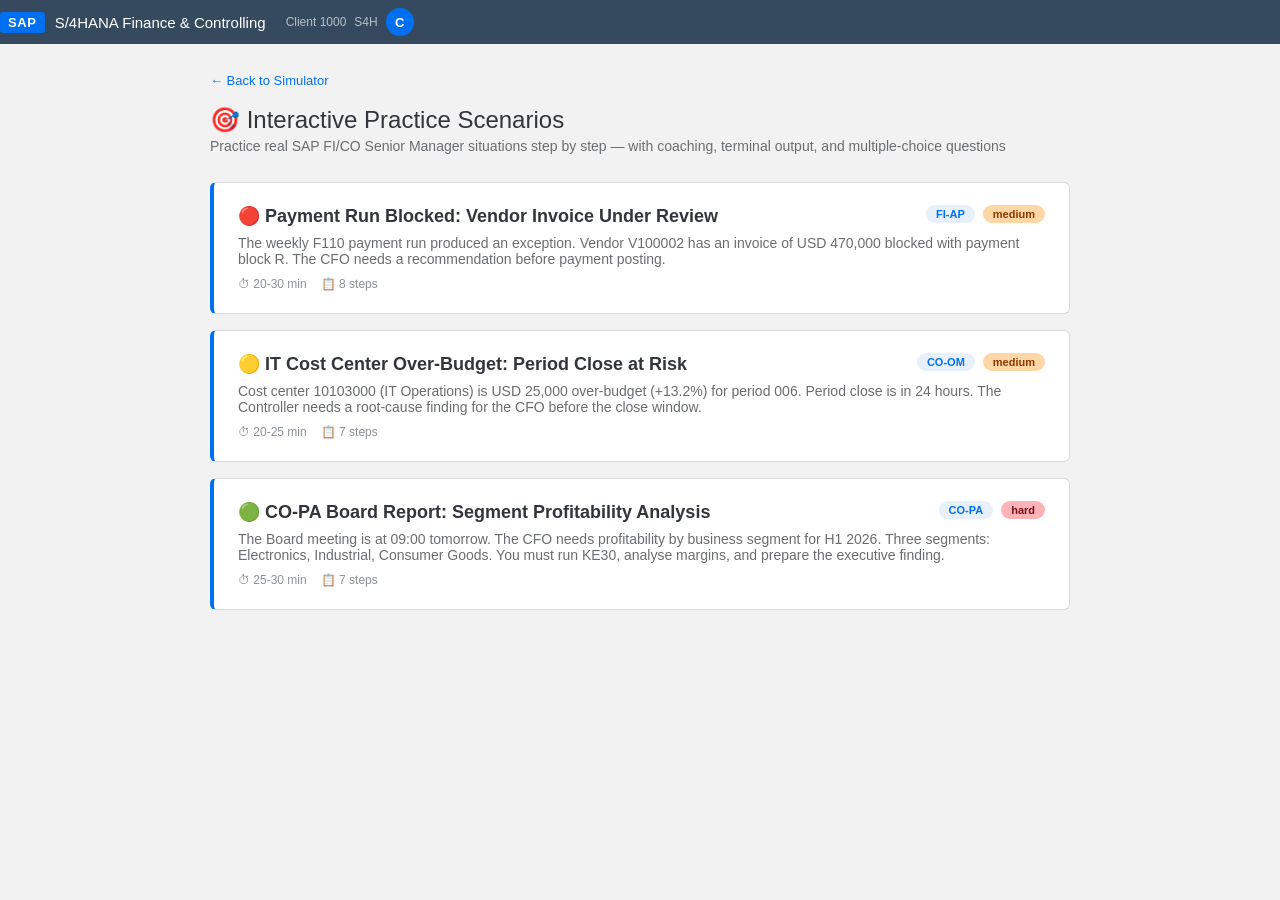
==== frontend/pages/scenarios.html @ 7cc78877 "feat: initial commit — SAP Fiori interface + FI/CO transactions + 3 Senior Manager scenarios - Full " ====
<!DOCTYPE html>
<html lang="en">
<head>
    <meta charset="UTF-8">
    <meta name="viewport" content="width=device-width, initial-scale=1.0">
    <title>Practice Scenarios – SAP SkillBridge</title>
    <link rel="stylesheet" href="../css/fiori.css?v=5.0">
    <style>
        /* ── Page layout ─────────────────────────────────── */
        body { overflow: auto; background: #f2f2f2; }

        .scenarios-shell {
            min-height: 100vh;
            padding-top: 44px;
            padding-bottom: 32px;
        }

        .scenarios-container {
            max-width: 900px;
            margin: 0 auto;
            padding: 28px 20px;
        }

        .page-header { margin-bottom: 28px; }
        .page-header h1 { font-size: 24px; font-weight: 400; color: #32363a; margin-bottom: 4px; }
        .page-header p  { font-size: 14px; color: #6a6d70; }

        /* ── Scenario card ───────────────────────────────── */
        .scenario-card {
            background: #fff;
            border-radius: 6px;
            padding: 22px 24px;
            margin-bottom: 16px;
            border: 1px solid #d9d9d9;
            border-left: 4px solid #0070f2;
            cursor: pointer;
            transition: box-shadow 0.15s, transform 0.12s;
        }
        .scenario-card:hover {
            box-shadow: 0 4px 18px rgba(0,0,0,0.10);
            transform: translateY(-2px);
        }
        .scenario-card.completed { border-left-color: #107e3e; }

        .scenario-header-row {
            display: flex;
            justify-content: space-between;
            align-items: flex-start;
            margin-bottom: 8px;
        }

        .scenario-card-title { font-size: 18px; font-weight: 600; color: #32363a; }
        .scenario-card-desc  { color: #6a6d70; font-size: 14px; margin-bottom: 10px; }

        .scenario-meta { display: flex; gap: 14px; align-items: center; font-size: 12px; color: #89919a; }

        .badge {
            display: inline-block;
            padding: 3px 10px;
            border-radius: 10px;
            font-size: 11px;
            font-weight: 700;
        }
        .badge-easy   { background: #d0e2ff; color: #0043ce; }
        .badge-medium { background: #ffd6a5; color: #8a3800; }
        .badge-hard   { background: #ffb3b8; color: #750e13; }
        .badge-module { background: #e8f0fb; color: #0070f2; }

        /* ── Modal overlay ───────────────────────────────── */
        .scenario-modal {
            display: none;
            position: fixed;
            inset: 0;
            background: rgba(0,0,0,0.72);
            z-index: 2000;
            overflow-y: auto;
            padding: 20px;
        }
        .scenario-modal.active {
            display: flex;
            align-items: flex-start;
            justify-content: center;
        }

        .modal-content {
            background: #fff;
            border-radius: 8px;
            width: 100%;
            max-width: 820px;
            margin: auto;
            overflow: hidden;
        }

        .modal-header {
            background: #0070f2;
            color: #fff;
            padding: 20px 28px;
        }
        .modal-header h2 { font-size: 18px; font-weight: 600; }
        .modal-header .step-counter { font-size: 13px; opacity: 0.85; margin-top: 2px; }

        .modal-body { padding: 24px 28px; }

        /* ── Step types ──────────────────────────────────── */
        .situation-box {
            background: #fff4e5;
            border-left: 4px solid #f1c21b;
            padding: 16px 18px;
            border-radius: 4px;
            margin-bottom: 16px;
        }
        .situation-box h3 { font-size: 15px; font-weight: 700; margin-bottom: 10px; }
        .situation-row { font-size: 13px; margin-bottom: 4px; }
        .situation-row strong { color: #32363a; }

        .symptoms-box {
            background: #ffe6e6;
            border-left: 4px solid #da1e28;
            padding: 16px 18px;
            border-radius: 4px;
            margin-bottom: 16px;
        }
        .symptoms-box h3 { font-size: 14px; font-weight: 700; margin-bottom: 8px; }
        .symptoms-box ul { padding-left: 18px; font-size: 13px; }
        .symptoms-box li { margin-bottom: 4px; }

        /* SAP terminal output */
        .sap-terminal {
            background: #23303e;
            color: #c8e6ff;
            padding: 16px 18px;
            border-radius: 4px;
            font-family: "Courier New", monospace;
            font-size: 12.5px;
            line-height: 1.7;
            margin: 14px 0;
            overflow-x: auto;
            white-space: pre;
        }
        .sap-terminal .t-header { color: #64b5f6; font-weight: 700; }
        .sap-terminal .t-ok     { color: #7dd87d; }
        .sap-terminal .t-warn   { color: #f6c76e; }
        .sap-terminal .t-err    { color: #f8a0a0; }
        .sap-terminal .t-cmd    { color: #fff; font-weight: 700; }

        .analysis-box {
            background: #f0faf4;
            border-left: 4px solid #107e3e;
            padding: 14px 18px;
            border-radius: 4px;
            font-size: 13px;
            color: #0a4020;
            margin-top: 12px;
        }
        .analysis-box h3 { font-weight: 700; margin-bottom: 6px; }

        /* Question */
        .question-box {
            background: #e8f0fb;
            border-left: 4px solid #0070f2;
            padding: 18px;
            border-radius: 4px;
            margin-bottom: 18px;
        }
        .question-box h3 { font-size: 15px; font-weight: 700; color: #0a3d7a; }

        .option-btn {
            display: block;
            width: 100%;
            background: #fff;
            border: 2px solid #d9d9d9;
            padding: 14px 18px;
            border-radius: 6px;
            text-align: left;
            cursor: pointer;
            font-size: 14px;
            color: #32363a;
            margin-bottom: 10px;
            transition: border-color 0.15s, background 0.15s;
        }
        .option-btn:hover:not(:disabled) { border-color: #0070f2; background: #f5f9ff; }
        .option-btn.correct  { border-color: #107e3e; background: #f0faf4; }
        .option-btn.incorrect{ border-color: #da1e28; background: #ffe6e6; }
        .option-btn:disabled { cursor: default; }

        .feedback-box {
            padding: 16px 18px;
            border-radius: 6px;
            margin-top: 4px;
            font-size: 13px;
            white-space: pre-line;
            display: none;
        }
        .feedback-box.show { display: block; }
        .feedback-box.correct   { background: #f0faf4; border-left: 4px solid #107e3e; color: #0a4020; }
        .feedback-box.incorrect { background: #ffe6e6; border-left: 4px solid #da1e28; color: #5a0000; }

        /* Action step */
        .action-steps { margin-top: 14px; }
        .action-step-group { margin-bottom: 14px; }
        .action-step-group h4 { font-size: 13px; font-weight: 700; color: #354a5e; margin-bottom: 6px; }
        .action-step-group ul { padding-left: 18px; font-size: 13px; color: #32363a; }
        .action-step-group li { margin-bottom: 4px; }

        /* Completion */
        .completion-header {
            text-align: center;
            padding: 28px 0 18px;
        }
        .completion-header .trophy { font-size: 52px; margin-bottom: 12px; }
        .completion-header h2 { font-size: 22px; font-weight: 700; color: #107e3e; }
        .completion-header p  { color: #6a6d70; font-size: 14px; }

        .score-grid {
            display: grid;
            grid-template-columns: 1fr 1fr;
            gap: 10px;
            margin: 18px 0;
        }
        .score-item {
            background: #f0faf4;
            border: 1px solid #a3d9b4;
            border-radius: 6px;
            padding: 12px 16px;
            text-align: center;
        }
        .score-item .score-label { font-size: 11px; color: #6a6d70; text-transform: uppercase; letter-spacing: 0.05em; }
        .score-item .score-value { font-size: 18px; font-weight: 700; color: #107e3e; margin-top: 2px; }

        .lessons-list { padding-left: 0; list-style: none; }
        .lessons-list li {
            font-size: 13px;
            padding: 5px 0;
            border-bottom: 1px solid #f0f0f0;
            color: #32363a;
        }

        /* Modal footer */
        .modal-footer {
            padding: 16px 28px 20px;
            display: flex;
            gap: 12px;
            align-items: center;
        }

        .btn-primary {
            background: #0070f2;
            color: #fff;
            border: none;
            padding: 12px 28px;
            border-radius: 4px;
            font-size: 14px;
            font-weight: 700;
            cursor: pointer;
            transition: background 0.12s;
        }
        .btn-primary:hover { background: #0057c2; }
        .btn-primary:disabled { background: #89919a; cursor: default; }

        .btn-secondary {
            background: #fff;
            color: #32363a;
            border: 1px solid #d9d9d9;
            padding: 11px 20px;
            border-radius: 4px;
            font-size: 14px;
            cursor: pointer;
        }
        .btn-secondary:hover { background: #f4f4f4; }

        .step-progress {
            font-size: 12px;
            color: #89919a;
            margin-left: auto;
        }

        /* Progress bar */
        .progress-bar-wrap {
            height: 4px;
            background: #e5e5e5;
        }
        .progress-bar-fill {
            height: 4px;
            background: #0070f2;
            transition: width 0.3s;
        }

        /* nav link back to simulator */
        .back-link {
            display: inline-flex;
            align-items: center;
            gap: 6px;
            font-size: 13px;
            color: #0070f2;
            text-decoration: none;
            margin-bottom: 18px;
        }
        .back-link:hover { text-decoration: underline; }
    </style>
</head>
<body class="fiori-body scenarios-shell">

    <!-- Shell bar -->
    <header class="fiori-shell-bar">
        <div class="shell-left">
            <span class="shell-logo">SAP</span>
            <span class="shell-app-title">S/4HANA Finance &amp; Controlling</span>
        </div>
        <div class="shell-right">
            <span class="shell-meta">Client 1000</span>
            <span class="shell-meta">S4H</span>
            <div class="shell-user-avatar">C</div>
        </div>
    </header>

    <div class="scenarios-container">
        <a href="index.html" class="back-link">&#8592; Back to Simulator</a>

        <div class="page-header">
            <h1>🎯 Interactive Practice Scenarios</h1>
            <p>Practice real SAP FI/CO Senior Manager situations step by step — with coaching, terminal output, and multiple-choice questions</p>
        </div>

        <div id="scenariosList"></div>
    </div>

    <!-- Modal -->
    <div id="scenarioModal" class="scenario-modal">
        <div class="modal-content">
            <div class="progress-bar-wrap">
                <div class="progress-bar-fill" id="progressBar" style="width:0%"></div>
            </div>
            <div class="modal-header">
                <h2 id="modalTitle">Loading…</h2>
                <div class="step-counter" id="stepCounter"></div>
            </div>
            <div class="modal-body" id="modalBody"></div>
            <div class="modal-footer" id="modalFooter">
                <button class="btn-primary" id="continueBtn" disabled>Continue →</button>
                <button class="btn-secondary" id="exitBtn">Exit</button>
                <span class="step-progress" id="stepProgress"></span>
            </div>
        </div>
    </div>

    <script>
    // ── SAP FI/CO Scenarios ──────────────────────────────────────────────────
    const scenarios = [
        {
            id: 1,
            title: "🔴 Payment Run Blocked: Vendor Invoice Under Review",
            module: "FI-AP",
            difficulty: "medium",
            description: "The weekly F110 payment run produced an exception. Vendor V100002 has an invoice of USD 470,000 blocked with payment block R. The CFO needs a recommendation before payment posting.",
            duration: "20-30 min",
            steps: [
                {
                    type: "situation",
                    title: "Business Context",
                    content: {
                        time: "08:45 AM – Monday morning",
                        alert: "F110 payment run completed with 1 exception",
                        runId: "RUN-A (2026-07-05)",
                        impact: "USD 470,000 vendor payment on hold",
                        pressure: "CFO asks: release or hold? Decision needed before 10:00 AM",
                        risk: "Releasing without review = governance violation"
                    },
                    symptoms: [
                        "F110 proposal created successfully",
                        "Payment posting NOT yet executed",
                        "Document 1900012351 flagged with payment block R",
                        "Vendor V100002 (Global Component Supply) affected"
                    ]
                },
                {
                    type: "question",
                    question: "What is the FIRST transaction you run to investigate this payment run exception?",
                    options: [
                        { id: "A", text: "FB03 – Display the blocked document directly to see the invoice", correct: false,
                          feedback: "❌ Not wrong, but suboptimal. You don't yet have the document number confirmed from the run. Start with F110 to get the full picture of the proposal." },
                        { id: "B", text: "F110 – Review the payment run proposal status and exception list", correct: true,
                          feedback: "✅ CORRECT. F110 is the starting point. It shows you the full proposal: which documents are included, which are proposed for payment, and which have exceptions requiring manual review. This is how Senior FI Managers operate." },
                        { id: "C", text: "FBL1N – Check all open vendor items immediately", correct: false,
                          feedback: "❌ FBL1N is the right second step, but not the first. Start with F110 to understand the payment run context before drilling into vendor line items." },
                        { id: "D", text: "Call the vendor to confirm the invoice is correct", correct: false,
                          feedback: "❌ That is a business action, not a system investigation. Always investigate in SAP first, then make a business call." }
                    ]
                },
                {
                    type: "result",
                    title: "F110 – Payment Run Proposal",
                    content: "You open F110 with Run Date 2026-07-05 / Identification RUN-A. The proposal screen shows:",
                    terminalLines: [
                        { cls: "t-header", text: "Automatic Payment Transactions – Run RUN-A (2026-07-05)" },
                        { cls: "",         text: "Company Code: 1000  |  Payment Date: 2026-07-05  |  Status: Proposal Created" },
                        { cls: "",         text: "─────────────────────────────────────────────────────────────────────" },
                        { cls: "t-header", text: "Payment Proposal – Document List" },
                        { cls: "",         text: "" },
                        { cls: "t-ok",    text: "Vendor   Document      Invoice Ref.      Net Due      Amount (USD)    Block" },
                        { cls: "t-ok",    text: "V100001  1900012346    SUPP-INV-8876     2026-07-28   145,000.00      [OK]" },
                        { cls: "t-warn",  text: "V100002  1900012351    GLOB-INV-44518    2026-08-19   470,000.00      [!] R" },
                        { cls: "",         text: "" },
                        { cls: "t-warn",  text: "Exceptions: 1 document with payment block R" },
                        { cls: "t-err",   text: "Payment posting NOT executed — manual review required (Message: ZP 047)" }
                    ],
                    analysis: "The proposal is clear: document 1900012351 for vendor V100002 has payment block R. Block R means 'manual release required'. USD 145K can be paid. USD 470K is on hold. Your next step is to investigate the blocked document."
                },
                {
                    type: "question",
                    question: "You confirmed the exception. Which transaction do you use NEXT to see all open items for vendor V100002?",
                    options: [
                        { id: "A", text: "FK03 – Display vendor master data", correct: false,
                          feedback: "❌ FK03 shows vendor master (address, bank, payment terms). Useful later, but not for seeing the open invoice details." },
                        { id: "B", text: "FBL1N – Vendor line items report", correct: true,
                          feedback: "✅ CORRECT. FBL1N is the standard AP transaction for reviewing vendor open items. It shows every open invoice, due date, amount, payment terms, and most importantly — any payment blocks. This is the tool you use before every payment run." },
                        { id: "C", text: "FB60 – Enter incoming invoice", correct: false,
                          feedback: "❌ FB60 creates a new vendor invoice. You need to display existing ones, not create a new one." },
                        { id: "D", text: "F-53 – Post outgoing payment", correct: false,
                          feedback: "❌ F-53 posts a manual payment. You must investigate BEFORE posting anything — especially with a governance block in place." }
                    ]
                },
                {
                    type: "result",
                    title: "FBL1N – Vendor V100002 Open Items",
                    content: "You run FBL1N for vendor V100002, company code 1000, open items as of 2026-07-05:",
                    terminalLines: [
                        { cls: "t-header", text: "Vendor Line Items – V100002 (Global Component Supply)" },
                        { cls: "",         text: "Company Code: 1000  |  Key Date: 2026-07-05  |  Open Items Only" },
                        { cls: "",         text: "─────────────────────────────────────────────────────────────────────" },
                        { cls: "",         text: "Document    Date        Invoice Ref.      Terms   Net Due      Amount (USD)    Pymt Block" },
                        { cls: "t-ok",    text: "1900012350  2026-06-10  GLOB-INV-44512    0002    2026-08-09   420,000.00      —" },
                        { cls: "t-warn",  text: "1900012351  2026-06-20  GLOB-INV-44518    0002    2026-08-19   470,000.00      R" },
                        { cls: "",         text: "─────────────────────────────────────────────────────────────────────" },
                        { cls: "",         text: "Total open balance: 890,000.00 USD   Open items: 2" },
                        { cls: "t-warn",  text: "[!] Payment block R on document 1900012351 — manual release required" }
                    ],
                    analysis: "Document 1900012350 (USD 420K) is clean — no block, due 2026-08-09. Document 1900012351 (USD 470K) has payment block R. You need to display this document in FB03 to understand what it contains before making a release recommendation."
                },
                {
                    type: "action",
                    title: "Displaying FI Document 1900012351 in FB03",
                    content: "You run FB03, enter document 1900012351, company code 1000, fiscal year 2026:",
                    commands: [
                        "Transaction: FB03",
                        "Document Number: 1900012351",
                        "Company Code:    1000",
                        "Fiscal Year:     2026",
                        "",
                        "Document Header:",
                        "  Type: KR (Vendor Invoice)   Date: 2026-06-20",
                        "  Reference: GLOB-INV-44518   Currency: USD",
                        "",
                        "Line Items:",
                        "001  300000  AP Global Component Supply        CR  470,000.00",
                        "002  130000  Raw Materials Inventory           DR  470,000.00",
                        "",
                        "Goods Receipt: 5000012360  Quantity: 470 units",
                        "PO Reference:  4500099887  Item 010",
                        "GR/IR Status:  MATCHED – GR and IR quantities agree"
                    ],
                    stepGroups: [
                        {
                            title: "What you found:",
                            actions: [
                                "✅ Document is a legitimate vendor invoice (type KR)",
                                "✅ Matched to a confirmed Goods Receipt (5000012360)",
                                "✅ PO reference is valid (4500099887)",
                                "✅ GR/IR quantities match — no discrepancy",
                                "⚠ Payment block R was placed manually (reason not documented in the system)"
                            ]
                        },
                        {
                            title: "Your recommendation to the CFO:",
                            actions: [
                                "Invoice is legitimate and goods have been received",
                                "Block R appears to be a precautionary hold — no system error found",
                                "Recommend: release payment block R with documented management approval",
                                "Document the release decision in the incident log before executing F110 posting"
                            ]
                        }
                    ]
                },
                {
                    type: "question",
                    question: "The CFO approves the release. What is the correct next action?",
                    options: [
                        { id: "A", text: "Run F110 payment posting immediately — the CFO approved verbally", correct: false,
                          feedback: "❌ Verbal approval is not sufficient for a USD 470K payment release in a governed environment. You need written documentation (email, approval workflow, or system note) before executing the posting." },
                        { id: "B", text: "Document the CFO approval in writing, remove the payment block in FBL1N, then re-run the F110 proposal and execute posting", correct: true,
                          feedback: "✅ CORRECT. This is the governance-compliant sequence:\n1. Document approval (email / workflow)\n2. Remove block R via FBL1N or FB02\n3. Re-run F110 proposal to confirm exception is cleared\n4. Execute payment posting\nThis protects you, the CFO, and the company in any audit." },
                        { id: "C", text: "Create a new manual payment with F-53 to bypass the blocked document", correct: false,
                          feedback: "❌ Never create duplicate payments to bypass a block. This creates a reconciliation nightmare and is a serious audit finding." },
                        { id: "D", text: "Cancel the payment run and ask the AP team to handle it next week", correct: false,
                          feedback: "❌ The vendor invoice is approaching due date and you have CFO approval. Deferring without reason is not professional and risks late payment fees." }
                    ]
                },
                {
                    type: "completion",
                    title: "Scenario Complete!",
                    summary: "You resolved the F110 payment run exception following SAP FI governance best practices.",
                    score: {
                        investigation: "Systematic",
                        governance: "Compliant",
                        communication: "Executive-level",
                        resolution: "Correct"
                    },
                    lessonsLearned: [
                        "✅ F110 is the starting point for all AP payment run investigations",
                        "✅ FBL1N reveals vendor open items and payment blocks in detail",
                        "✅ FB03 lets you trace a document to its source (PO, GR, IR)",
                        "✅ Payment block R always requires documented approval before release",
                        "✅ Never post payments without written governance trail",
                        "✅ The investigation chain is always: F110 → FBL1N → FB03"
                    ]
                }
            ]
        },

        // ── SCENARIO 2 ──────────────────────────────────────────────────────
        {
            id: 2,
            title: "🟡 IT Cost Center Over-Budget: Period Close at Risk",
            module: "CO-OM",
            difficulty: "medium",
            description: "Cost center 10103000 (IT Operations) is USD 25,000 over-budget (+13.2%) for period 006. Period close is in 24 hours. The Controller needs a root-cause finding for the CFO before the close window.",
            duration: "20-25 min",
            steps: [
                {
                    type: "situation",
                    title: "Business Context",
                    content: {
                        time: "2:00 PM – June 30 (last day of period 006)",
                        alert: "Period-close checklist: cost center 10103000 has unresolved variance",
                        costCenter: "10103000 – IT Operations (Manager: Mark Torres)",
                        variance: "Actual USD 215,000 vs Plan USD 190,000 (+USD 25,000 / +13.2%)",
                        pressure: "Controller: 'Cannot close period without this explained. CFO briefing in 2 hours'",
                        risk: "Unexplained variance will be flagged in external audit"
                    },
                    symptoms: [
                        "KSB1 shows cost center variance for period 006",
                        "G/L account 820000 (IT Infrastructure and Software) over-budget",
                        "No budget supplement has been approved",
                        "Responsible manager has not yet provided explanation"
                    ]
                },
                {
                    type: "question",
                    question: "Which SAP transaction gives you the actual vs plan cost breakdown for cost center 10103000?",
                    options: [
                        { id: "A", text: "FS10N – G/L Account Balance Display", correct: false,
                          feedback: "❌ FS10N shows G/L account totals at company code level. Useful for cross-checking later, but it doesn't show cost center-level plan vs actual." },
                        { id: "B", text: "KSB1 – Cost Centers: Actual Line Items", correct: true,
                          feedback: "✅ CORRECT. KSB1 is the primary CO transaction for cost center actual analysis. It shows every individual cost posting per cost center, per period, by G/L account — with plan vs actual comparison. This is what every CO consultant and Finance Manager uses for variance investigation." },
                        { id: "C", text: "FB03 – Display FI Document", correct: false,
                          feedback: "❌ FB03 shows individual accounting documents. You need the CO aggregate view first (KSB1), then you drill into FB03 to find the source document causing the variance." },
                        { id: "D", text: "KE30 – CO-PA Profitability Report", correct: false,
                          feedback: "❌ KE30 is for profit center / segment profitability analysis. For cost center variance, KSB1 is the correct tool." }
                    ]
                },
                {
                    type: "result",
                    title: "KSB1 – Cost Center 10103000 Actuals vs Plan",
                    content: "You run KSB1 for controlling area 1000, cost center 10103000, fiscal year 2026, periods 001–006:",
                    terminalLines: [
                        { cls: "t-header", text: "Cost Centers: Actual Line Items – KSB1" },
                        { cls: "",         text: "Controlling Area: 1000  |  Cost Center: 10103000 (IT Operations)" },
                        { cls: "",         text: "Fiscal Year: 2026  |  Periods: 001 – 006" },
                        { cls: "",         text: "─────────────────────────────────────────────────────────────────────" },
                        { cls: "t-header", text: "Prd  G/L     Description                       Plan        Actual      Variance   %" },
                        { cls: "t-ok",    text: "001  820000  IT Infrastructure & Software    32,000.00   31,200.00    -800.00   -2.5%" },
                        { cls: "t-ok",    text: "002  820000  IT Infrastructure & Software    32,000.00   31,800.00    -200.00   -0.6%" },
                        { cls: "t-ok",    text: "003  820000  IT Infrastructure & Software    32,000.00   32,100.00    +100.00   +0.3%" },
                        { cls: "t-ok",    text: "004  820000  IT Infrastructure & Software    32,000.00   31,900.00    -100.00   -0.3%" },
                        { cls: "t-ok",    text: "005  820000  IT Infrastructure & Software    30,000.00   29,000.00  -1,000.00   -3.3%" },
                        { cls: "t-warn",  text: "006  820000  IT Infrastructure & Software    30,000.00   59,000.00  +29,000.00  +96.7%" },
                        { cls: "",         text: "─────────────────────────────────────────────────────────────────────" },
                        { cls: "t-warn",  text: "YTD  820000  IT Infrastructure & Software   188,000.00  215,000.00  +27,000.00  +14.4%" },
                        { cls: "t-err",   text: "[!] Period 006 variance significantly above tolerance threshold" }
                    ],
                    analysis: "Period 006 is the anomaly. Account 820000 was USD 30K planned but USD 59K actual — nearly double. Periods 001–005 were all within tolerance. This is a one-time spike in period 006, not a systematic over-budget. You need to find the specific FI document(s) posted in period 006 that caused this USD 29K spike."
                },
                {
                    type: "question",
                    question: "You identified a USD 29,000 spike on G/L 820000 in period 006. What is your next step?",
                    options: [
                        { id: "A", text: "Email Mark Torres (cost center manager) asking for an explanation and wait for his reply", correct: false,
                          feedback: "❌ You have 2 hours before the CFO briefing. Waiting for email is too slow. Investigate in SAP first — find the document, understand it, then contact the manager with facts." },
                        { id: "B", text: "Drill down in KSB1 to see the individual posting documents, then open the largest one in FB03", correct: true,
                          feedback: "✅ CORRECT. KSB1 is drillable — you can click any line to see the underlying FI/CO documents. Find the document(s) causing the USD 29K spike, open in FB03 for full details (what was posted, by whom, on what date, with what reference). This gives you the fact-based answer for the CFO." },
                        { id: "C", text: "Reverse the posting in period 006 before close to eliminate the variance", correct: false,
                          feedback: "❌ Never reverse postings without understanding what they are. The posting might be legitimate — a real IT cost that just wasn't planned. Reversing without investigation and approval would be a serious accounting error." },
                        { id: "D", text: "Adjust the plan figure to match actuals so the variance disappears", correct: false,
                          feedback: "❌ Adjusting plan to match actuals after the fact (retroactive budget adjustment) without proper approval is a governance violation. This is exactly what external auditors look for." }
                    ]
                },
                {
                    type: "action",
                    title: "Drilldown: Finding the Source Document in FB03",
                    content: "You drill into the KSB1 period 006 line and find two documents. You open the largest in FB03:",
                    commands: [
                        "KSB1 Drilldown – Period 006 – G/L 820000 – Cost Center 10103000:",
                        "",
                        "Document     Date        Amount (USD)   Description",
                        "1900015088   2026-06-28  29,000.00      SAP Security Audit – Emergency Patch License",
                        "1900015089   2026-06-29     100.00      Monthly SaaS subscription – monitoring tool",
                        "",
                        "─── FB03: Document 1900015088 ───────────────────────────────────",
                        "Type: SA (G/L Account Posting)   Date: 2026-06-28",
                        "Reference: VENDOR-INV-SEC-2026   Text: Emergency SAP security license",
                        "Posted by: TORRESM              At: 17:42:03",
                        "",
                        "001  820000  IT Infrastructure – Security License   DR  29,000.00",
                        "001  300000  AP – CyberShield Software Ltd.         CR  29,000.00",
                        "",
                        "PO Reference: 4500099950 (Emergency PO – approved by CTO J.Harper 2026-06-27)",
                        "Note: Emergency purchase following SAP security advisory SEC-2026-0047"
                    ],
                    stepGroups: [
                        {
                            title: "Root Cause Found:",
                            actions: [
                                "✅ An emergency SAP security patch license was purchased on 2026-06-28",
                                "✅ Cost: USD 29,000 — not in the period 006 IT budget",
                                "✅ Was approved by CTO (J. Harper) via emergency PO 4500099950",
                                "✅ Triggered by SAP security advisory SEC-2026-0047",
                                "✅ This is a legitimate, approved spend — not an error"
                            ]
                        },
                        {
                            title: "Your recommendation for the CFO:",
                            actions: [
                                "Variance is fully explained: emergency security license, CTO-approved",
                                "Recommend: accept variance as-is, period close can proceed",
                                "Document: attach PO 4500099950 and CTO approval email to period-close checklist",
                                "Future: update IT budget planning process to include emergency reserve"
                            ]
                        }
                    ]
                },
                {
                    type: "question",
                    question: "The variance is explained and the CFO accepts it. What do you do before closing the period?",
                    options: [
                        { id: "A", text: "Nothing — the CFO accepted it verbally, period can close", correct: false,
                          feedback: "❌ Verbal acceptance is not sufficient for audit purposes. You need a documented trail that the variance was reviewed, explained, and approved before period close." },
                        { id: "B", text: "Update the period-close checklist with the explanation and attach the supporting PO and CTO approval, then proceed to close", correct: true,
                          feedback: "✅ CORRECT. Period-end close requires a complete audit trail. The variance explanation (emergency security license, CTO approval, PO 4500099950) must be documented in your close checklist or system notes. This protects the company in any internal or external audit." },
                        { id: "C", text: "Ask the accounting team to create a budget supplement before close", correct: false,
                          feedback: "❌ A budget supplement requires a proper approval workflow and takes time. With 24h to close and CFO acceptance, documenting the explanation and proceeding is the correct action." },
                        { id: "D", text: "Carry the variance forward to period 007 using a journal entry", correct: false,
                          feedback: "❌ Cost was incurred in period 006 and should be recognized in period 006. Carrying it forward would misstate period results — a matching principle violation." }
                    ]
                },
                {
                    type: "completion",
                    title: "Scenario Complete!",
                    summary: "You performed a professional CO variance analysis and prepared a CFO-ready root cause finding in under 30 minutes.",
                    score: {
                        investigation: "Thorough",
                        governance: "Compliant",
                        communication: "CFO-ready",
                        resolution: "Correct"
                    },
                    lessonsLearned: [
                        "✅ KSB1 is the go-to transaction for cost center actual vs plan analysis",
                        "✅ Always drilldown to the source document before drawing conclusions",
                        "✅ FB03 lets you trace any cost posting back to its business origin",
                        "✅ A spike in one period (not systematic) points to a one-time event",
                        "✅ Legitimate variances still require documented explanations for audit",
                        "✅ Period-close checklist must include variance explanations with supporting documents"
                    ]
                }
            ]
        },

        // ── SCENARIO 3 ──────────────────────────────────────────────────────
        {
            id: 3,
            title: "🟢 CO-PA Board Report: Segment Profitability Analysis",
            module: "CO-PA",
            difficulty: "hard",
            description: "The Board meeting is at 09:00 tomorrow. The CFO needs profitability by business segment for H1 2026. Three segments: Electronics, Industrial, Consumer Goods. You must run KE30, analyse margins, and prepare the executive finding.",
            duration: "25-30 min",
            steps: [
                {
                    type: "situation",
                    title: "Business Context",
                    content: {
                        time: "4:00 PM – Day before Board meeting",
                        request: "CFO: 'I need the H1 2026 segment P&L for the Board deck. Electronics margin looks soft — confirm.'",
                        operatingConcern: "1000 – North America",
                        segments: "PC-ELEC-NA, PC-IND-NA, PC-CONS-NA",
                        pressure: "Board presentation at 09:00. Slides need sign-off by 07:30.",
                        risk: "If margin analysis is wrong, CFO presents incorrect data to Board"
                    },
                    symptoms: [
                        "Standard Board report not refreshed for H1 2026",
                        "CFO suspects Electronics margin compression",
                        "No current CO-PA extract available",
                        "You need to run the report, analyse, and translate to executive language"
                    ]
                },
                {
                    type: "question",
                    question: "Which SAP transaction runs a CO-PA profitability report by segment?",
                    options: [
                        { id: "A", text: "S_ALR_87013611 – Cost Centers: Actual/Plan/Variance", correct: false,
                          feedback: "❌ This is a cost center report (CO-OM). Profitability analysis by segment belongs to CO-PA, not CO-OM." },
                        { id: "B", text: "KE30 – Execute CO-PA Profitability Report", correct: true,
                          feedback: "✅ CORRECT. KE30 is the core CO-PA transaction for executing profitability reports. You select the operating concern, report variant, and period — and it returns revenue, COGS, gross profit, OpEx, and EBIT by segment. This is what CFOs and Board members see in financial reviews." },
                        { id: "C", text: "FS10N – G/L Account Balance Display", correct: false,
                          feedback: "❌ FS10N shows G/L totals at company code level. It doesn't break down profitability by business segment." },
                        { id: "D", text: "KSB1 – Cost Center Actual Line Items", correct: false,
                          feedback: "❌ KSB1 is for cost center cost analysis (CO-OM). Segment profitability across revenue, COGS, and OpEx requires CO-PA — transaction KE30." }
                    ]
                },
                {
                    type: "result",
                    title: "KE30 – CO-PA Segment Profitability H1 2026",
                    content: "You run KE30 with operating concern 1000, report COPA-01-SEGMENT, fiscal year 2026, periods 001–006:",
                    terminalLines: [
                        { cls: "t-header", text: "CO-PA Profitability Report – COPA-01-SEGMENT" },
                        { cls: "",         text: "Operating Concern: 1000  |  FY: 2026  |  Periods: 001–006 (H1)" },
                        { cls: "",         text: "─────────────────────────────────────────────────────────────────────" },
                        { cls: "t-header", text: "Profit Center    Segment                Revenue      COGS         EBIT        Margin%" },
                        { cls: "",         text: "PC-ELEC-NA       Electronics – NA       4,850,000    3,802,000    1,048,000    21.6%" },
                        { cls: "t-warn",  text: "PC-IND-NA        Industrial – NA        2,130,000    1,770,000      360,000    16.9%" },
                        { cls: "",         text: "PC-CONS-NA       Consumer Goods – NA    1,760,000    1,400,000      360,000    20.5%" },
                        { cls: "",         text: "─────────────────────────────────────────────────────────────────────" },
                        { cls: "t-header", text: "TOTAL            North America          8,740,000    6,972,000    1,768,000    20.2%" },
                        { cls: "",         text: "" },
                        { cls: "t-ok",    text: "[OK] Report executed successfully. Data as of 2026-07-05 10:32." }
                    ],
                    analysis: "The data is clear. Electronics has the highest revenue (USD 4.85M) and a solid 21.6% EBIT margin — the CFO's concern about 'margin compression' needs context. Industrial has the lowest margin at 16.9%. Consumer Goods is in the middle at 20.5%. Total group EBIT margin is 20.2%."
                },
                {
                    type: "question",
                    question: "The CFO said 'Electronics margin looks soft'. Looking at the data, what is your assessment?",
                    options: [
                        { id: "A", text: "The CFO is correct — 21.6% is below the company average and needs urgent action", correct: false,
                          feedback: "❌ Electronics at 21.6% is ABOVE the group average of 20.2%. It is the highest-margin segment, not the lowest. Always verify the data before agreeing with a perception." },
                        { id: "B", text: "Electronics at 21.6% is actually the strongest margin segment and above the group average. The softer-looking segment is Industrial at 16.9%.", correct: true,
                          feedback: "✅ CORRECT. This is exactly the kind of insight a Principal Consultant brings to a CFO. The data contradicts the assumption. Electronics is the margin leader. Industrial (16.9%) is the segment that warrants attention. A good Board presentation corrects misconceptions with data — it doesn't confirm them." },
                        { id: "C", text: "All three segments have the same margin so there is no issue to flag", correct: false,
                          feedback: "❌ The margins are clearly different: 21.6%, 16.9%, 20.5%. They are not the same. Always read the numbers carefully." },
                        { id: "D", text: "You cannot assess this without also seeing the prior year comparison", correct: false,
                          feedback: "❌ Prior year comparison adds context, but you can already make a clear H1 2026 assessment from the current data. Start with what you have. The CFO needs an answer now, not 'I need more data'." }
                    ]
                },
                {
                    type: "action",
                    title: "Preparing the Executive Finding for the CFO",
                    content: "Based on the KE30 analysis, you prepare the Board-ready summary:",
                    commands: [
                        "SAP SkillBridge – CO-PA Executive Finding Template",
                        "─────────────────────────────────────────────────",
                        "Prepared by: CONSULTANT01   Date: 2026-07-05",
                        "Source: KE30 / COPA-01-SEGMENT / H1 2026",
                        "",
                        "KEY FINDING:",
                        "  Electronics (PC-ELEC-NA) is NOT margin-soft.",
                        "  It is the margin LEADER at 21.6% — above group average.",
                        "",
                        "SEGMENT RANKING (EBIT Margin):",
                        "  1. Electronics    21.6%   ← CFO concern unfounded",
                        "  2. Consumer Goods 20.5%   ← In line with group",
                        "  3. Industrial     16.9%   ← This is the segment to watch",
                        "",
                        "RECOMMENDATION FOR BOARD:",
                        "  • Electronics: strong — maintain investment",
                        "  • Consumer Goods: stable — no immediate action",
                        "  • Industrial: margin below group — recommend cost structure review",
                        "    (Next step: KSB1 drill-down on Industrial cost centers)",
                        "",
                        "CROSS-CHECK (FS10N):",
                        "  G/L 600000 (Revenue) balance: USD 8,740,000 — matches KE30 total ✅"
                    ],
                    stepGroups: [
                        {
                            title: "How to present this to the CFO:",
                            actions: [
                                "Lead with the data: 'The concern about Electronics is not confirmed by the data'",
                                "Present the ranking clearly: Electronics leads, Industrial is the watch item",
                                "Give a recommendation, not just data: 'I recommend a KSB1 cost review for Industrial'",
                                "Confirm data integrity: cross-checked against FS10N G/L balance"
                            ]
                        }
                    ]
                },
                {
                    type: "question",
                    question: "The CFO asks: 'How do I know the KE30 numbers are accurate?' What is your response?",
                    options: [
                        { id: "A", text: "Tell the CFO to trust SAP — the system is always correct", correct: false,
                          feedback: "❌ 'Trust the system' is never acceptable as an audit response. You must be able to explain how you validated the data." },
                        { id: "B", text: "Run FS10N to cross-check the revenue G/L account balance against the KE30 total, confirming they match", correct: true,
                          feedback: "✅ CORRECT. This is what Senior Finance professionals do: triangulate. KE30 shows segment revenue of USD 8,740,000. FS10N on G/L 600000 (Revenue) shows the same total at company code level. If they match, the CO-PA data has been correctly posted from FI. This is a concrete, auditable validation step." },
                        { id: "C", text: "Export the data to Excel and recalculate manually", correct: false,
                          feedback: "❌ Manual recalculation in Excel introduces risk and doesn't validate the source data. Use the system's own cross-check capabilities." },
                        { id: "D", text: "Ask the data team to run an independent report and compare tomorrow", correct: false,
                          feedback: "❌ The Board is at 09:00. You don't have time for a separate report. FS10N is available immediately and provides the cross-check you need right now." }
                    ]
                },
                {
                    type: "completion",
                    title: "Scenario Complete!",
                    summary: "You ran the KE30 CO-PA report, identified the correct margin story, corrected the CFO's misconception with data, and prepared a Board-ready executive finding — all within SAP.",
                    score: {
                        analysis: "Board-ready",
                        governance: "Data-validated",
                        communication: "Executive-level",
                        insight: "Corrected assumption"
                    },
                    lessonsLearned: [
                        "✅ KE30 is the core CO-PA transaction for segment profitability — know it cold",
                        "✅ Always verify assumptions with data before agreeing with stakeholders",
                        "✅ The margin leader is not always the one you expect — read the numbers",
                        "✅ Cross-check KE30 against FS10N for audit-grade data validation",
                        "✅ Executive communication = correct data + clear ranking + actionable recommendation",
                        "✅ Principal Consultants correct misconceptions — they don't confirm them"
                    ]
                }
            ]
        }
    ];

    // ── Render scenario cards ────────────────────────────────────────────────
    const list = document.getElementById("scenariosList");
    scenarios.forEach(sc => {
        const diffClass = `badge-${sc.difficulty}`;
        const card = document.createElement("div");
        card.className = "scenario-card";
        card.innerHTML = `
            <div class="scenario-header-row">
                <div class="scenario-card-title">${sc.title}</div>
                <div style="display:flex;gap:8px;align-items:center;flex-shrink:0;margin-left:16px;">
                    <span class="badge badge-module">${sc.module}</span>
                    <span class="badge ${diffClass}">${sc.difficulty}</span>
                </div>
            </div>
            <div class="scenario-card-desc">${sc.description}</div>
            <div class="scenario-meta">
                <span>⏱ ${sc.duration}</span>
                <span>📋 ${sc.steps.length} steps</span>
            </div>
        `;
        card.addEventListener("click", () => openScenario(sc));
        list.appendChild(card);
    });

    // ── Scenario engine ──────────────────────────────────────────────────────
    let activeScenario = null;
    let currentStep    = 0;
    let stepAnswered   = false;

    const modal       = document.getElementById("scenarioModal");
    const modalTitle  = document.getElementById("modalTitle");
    const stepCounter = document.getElementById("stepCounter");
    const modalBody   = document.getElementById("modalBody");
    const continueBtn = document.getElementById("continueBtn");
    const exitBtn     = document.getElementById("exitBtn");
    const progressBar = document.getElementById("progressBar");
    const stepProgress= document.getElementById("stepProgress");

    function openScenario(sc) {
        activeScenario = sc;
        currentStep    = 0;
        modal.classList.add("active");
        renderStep();
    }

    exitBtn.addEventListener("click", () => {
        modal.classList.remove("active");
        activeScenario = null;
    });

    continueBtn.addEventListener("click", () => {
        currentStep++;
        if (currentStep >= activeScenario.steps.length) {
            modal.classList.remove("active");
            return;
        }
        renderStep();
    });

    function renderStep() {
        const step  = activeScenario.steps[currentStep];
        const total = activeScenario.steps.length;
        const pct   = Math.round(((currentStep) / total) * 100);

        modalTitle.textContent  = `${activeScenario.title} – Step ${currentStep + 1}/${total}`;
        stepCounter.textContent = `Step ${currentStep + 1} of ${total}`;
        progressBar.style.width = pct + "%";
        stepProgress.textContent= `${currentStep + 1} / ${total}`;
        stepAnswered = false;

        continueBtn.disabled   = true;
        continueBtn.textContent = currentStep === total - 1 ? "Finish ✓" : "Continue →";

        const type = step.type;

        if (type === "situation")   renderSituation(step);
        else if (type === "question")    renderQuestion(step);
        else if (type === "result")      renderResult(step);
        else if (type === "action")      renderAction(step);
        else if (type === "completion")  renderCompletion(step);

        modalBody.scrollTop = 0;
    }

    function renderSituation(step) {
        const rows = Object.entries(step.content).map(([k, v]) =>
            `<div class="situation-row"><strong>${k}:</strong> ${v}</div>`
        ).join("");

        const symps = step.symptoms.map(s => `<li>${s}</li>`).join("");

        modalBody.innerHTML = `
            <div class="situation-box">
                <h3>🚨 Situation</h3>
                ${rows}
            </div>
            <div class="symptoms-box">
                <h3>🔍 Observed Symptoms</h3>
                <ul>${symps}</ul>
            </div>
        `;
        continueBtn.disabled = false;
    }

    function renderQuestion(step) {
        const opts = step.options.map(o => `
            <button class="option-btn" data-id="${o.id}" data-correct="${o.correct}" data-feedback="${encodeURIComponent(o.feedback)}">
                <strong>${o.id})</strong> ${o.text}
            </button>
        `).join("");

        modalBody.innerHTML = `
            <div class="question-box">
                <h3>❓ ${step.question}</h3>
            </div>
            <div id="optionsArea">${opts}</div>
            <div class="feedback-box" id="feedbackBox"></div>
        `;

        document.querySelectorAll(".option-btn").forEach(btn => {
            btn.addEventListener("click", () => {
                if (stepAnswered) return;
                stepAnswered = true;

                const correct  = btn.dataset.correct === "true";
                const feedback = decodeURIComponent(btn.dataset.feedback);

                document.querySelectorAll(".option-btn").forEach(b => {
                    b.disabled = true;
                    if (b.dataset.correct === "true") b.classList.add("correct");
                });
                if (!correct) btn.classList.add("incorrect");

                const fb = document.getElementById("feedbackBox");
                fb.textContent = feedback;
                fb.className = `feedback-box show ${correct ? "correct" : "incorrect"}`;

                continueBtn.disabled = false;
            });
        });
    }

    function renderResult(step) {
        const lines = step.terminalLines.map(l =>
            `<div class="${l.cls}">${l.text}</div>`
        ).join("");

        modalBody.innerHTML = `
            <div class="training-callout info" style="margin-bottom:14px;">
                <strong>${step.title}</strong><br>${step.content}
            </div>
            <div class="sap-terminal">${lines}</div>
            <div class="analysis-box">
                <h3>📊 Analysis</h3>
                ${step.analysis}
            </div>
        `;
        continueBtn.disabled = false;
    }

    function renderAction(step) {
        const cmds = step.commands.map(c => c).join("\n");

        const groups = (step.stepGroups || []).map(g => `
            <div class="action-step-group">
                <h4>${g.title}</h4>
                <ul>${g.actions.map(a => `<li>${a}</li>`).join("")}</ul>
            </div>
        `).join("");

        modalBody.innerHTML = `
            <div class="training-callout info" style="margin-bottom:12px;">
                <strong>${step.title}</strong><br>${step.content}
            </div>
            <div class="sap-terminal">${cmds}</div>
            <div class="action-steps">${groups}</div>
        `;
        continueBtn.disabled = false;
    }

    function renderCompletion(step) {
        const scores = Object.entries(step.score).map(([k, v]) => `
            <div class="score-item">
                <div class="score-label">${k}</div>
                <div class="score-value">${v}</div>
            </div>
        `).join("");

        const lessons = step.lessonsLearned.map(l => `<li>${l}</li>`).join("");

        modalBody.innerHTML = `
            <div class="completion-header">
                <div class="trophy">🏆</div>
                <h2>${step.title}</h2>
                <p>${step.summary}</p>
            </div>
            <div class="score-grid">${scores}</div>
            <div style="margin-top:18px;">
                <strong style="font-size:13px;">Lessons Learned:</strong>
                <ul class="lessons-list" style="margin-top:10px;">${lessons}</ul>
            </div>
        `;
        continueBtn.disabled = false;
        continueBtn.textContent = "Finish ✓";
    }
    </script>
</body>
</html>
---- frontend/css/fiori.css ----
/**
 * SAP Fiori-style layout for IBM Bob SAP SkillBridge
 * Replicates SAP S/4HANA Fiori Launchpad visual design
 */

/* ── Reset & base ─────────────────────────────────────────────────────────── */
* { box-sizing: border-box; margin: 0; padding: 0; }

html, body {
    height: 100%;
    font-family: "72", "72full", "SAP72", "Noto Sans", "Helvetica Neue", Arial, sans-serif;
    font-size: 14px;
    background: #f2f2f2;
    color: #32363a;
    overflow: hidden;
}

/* ── SHELL BAR ────────────────────────────────────────────────────────────── */
.fiori-shell-bar {
    position: fixed;
    top: 0; left: 0; right: 0;
    height: 44px;
    background: #354a5e;
    display: flex;
    align-items: center;
    gap: 0;
    z-index: 100;
    padding: 0;
}

.shell-left {
    display: flex;
    align-items: center;
    gap: 0;
    padding: 0 8px 0 0;
    flex-shrink: 0;
}

.shell-menu-btn {
    width: 44px;
    height: 44px;
    background: none;
    border: none;
    color: #fff;
    font-size: 18px;
    cursor: pointer;
    display: flex;
    align-items: center;
    justify-content: center;
    transition: background 0.15s;
}
.shell-menu-btn:hover { background: rgba(255,255,255,0.1); }

.shell-logo {
    background: #0070f2;
    color: #fff;
    font-size: 13px;
    font-weight: 700;
    padding: 3px 8px;
    border-radius: 3px;
    letter-spacing: 0.05em;
    margin-right: 10px;
}

.shell-app-title {
    color: #fff;
    font-size: 15px;
    font-weight: 400;
    white-space: nowrap;
}

.shell-center {
    flex: 1;
    display: flex;
    align-items: center;
    justify-content: center;
    padding: 0 12px;
}

.shell-search-wrap {
    display: flex;
    align-items: center;
    width: 100%;
    max-width: 520px;
    background: rgba(255,255,255,0.12);
    border-radius: 4px;
    border: 1px solid rgba(255,255,255,0.2);
    transition: background 0.15s;
}
.shell-search-wrap:focus-within {
    background: #fff;
    border-color: #0070f2;
}

.shell-search-input {
    flex: 1;
    background: none;
    border: none;
    outline: none;
    color: #fff;
    padding: 6px 12px;
    font-size: 14px;
    font-family: inherit;
}
.shell-search-wrap:focus-within .shell-search-input {
    color: #32363a;
}
.shell-search-input::placeholder { color: rgba(255,255,255,0.6); }
.shell-search-wrap:focus-within .shell-search-input::placeholder { color: #89919a; }

.shell-search-btn {
    width: 36px;
    height: 32px;
    background: none;
    border: none;
    color: rgba(255,255,255,0.7);
    cursor: pointer;
    font-size: 14px;
    display: flex;
    align-items: center;
    justify-content: center;
    border-radius: 0 3px 3px 0;
    transition: color 0.1s;
}
.shell-search-wrap:focus-within .shell-search-btn { color: #0070f2; }
.shell-search-btn:hover { color: #fff; }

.shell-right {
    display: flex;
    align-items: center;
    gap: 8px;
    padding: 0 12px;
    flex-shrink: 0;
}

.shell-meta {
    color: rgba(255,255,255,0.65);
    font-size: 12px;
}

.shell-user-avatar {
    width: 28px;
    height: 28px;
    background: #0070f2;
    color: #fff;
    border-radius: 50%;
    display: flex;
    align-items: center;
    justify-content: center;
    font-size: 13px;
    font-weight: 700;
    cursor: pointer;
}

/* ── MAIN LAYOUT ─────────────────────────────────────────────────────────── */
.fiori-layout {
    display: flex;
    height: calc(100vh - 44px - 28px); /* minus shell bar + status bar */
    margin-top: 44px;
    overflow: hidden;
}

/* ── LEFT NAVIGATION ─────────────────────────────────────────────────────── */
.fiori-nav {
    width: 240px;
    min-width: 240px;
    background: #fff;
    border-right: 1px solid #e5e5e5;
    overflow-y: auto;
    transition: width 0.2s, min-width 0.2s;
    flex-shrink: 0;
}

.fiori-nav.collapsed {
    width: 0;
    min-width: 0;
    overflow: hidden;
}

.nav-section-label {
    padding: 12px 16px 4px;
    font-size: 11px;
    font-weight: 700;
    text-transform: uppercase;
    letter-spacing: 0.06em;
    color: #6a6d70;
}

.nav-group {
    list-style: none;
    margin-bottom: 2px;
}

.nav-group-header {
    display: flex;
    align-items: center;
    gap: 8px;
    padding: 8px 16px;
    font-size: 13px;
    font-weight: 600;
    color: #32363a;
    cursor: pointer;
    user-select: none;
    background: #f7f7f7;
    border-top: 1px solid #e5e5e5;
    transition: background 0.1s;
}
.nav-group-header:hover { background: #e8f0fb; }

.nav-icon {
    font-size: 9px;
    color: #89919a;
    transition: transform 0.2s;
}
.nav-group.collapsed .nav-icon { transform: rotate(-90deg); }
.nav-group.collapsed .nav-item { display: none; }

.nav-item {
    padding: 7px 16px 7px 32px;
    font-size: 13px;
    color: #32363a;
    cursor: pointer;
    white-space: nowrap;
    overflow: hidden;
    text-overflow: ellipsis;
    transition: background 0.1s, color 0.1s;
    border-left: 3px solid transparent;
}
.nav-item:hover {
    background: #e8f0fb;
    color: #0070f2;
}
.nav-item.active {
    background: #e8f0fb;
    color: #0070f2;
    border-left-color: #0070f2;
    font-weight: 600;
}

.nav-item.scenario-nav-item {
    color: #6a6d70;
    font-style: normal;
}
.nav-item.scenario-nav-item:hover { color: #0070f2; }
.nav-item.scenario-nav-item.active {
    color: #0070f2;
    border-left-color: #0070f2;
    background: #e8f0fb;
}

.nav-separator {
    border-top: 2px solid #e5e5e5;
    margin: 8px 0;
}

/* ── CONTENT AREA ────────────────────────────────────────────────────────── */
.fiori-content {
    flex: 1;
    display: flex;
    flex-direction: column;
    overflow: hidden;
    background: #f2f2f2;
}

.content-header {
    background: #fff;
    padding: 12px 24px 10px;
    border-bottom: 1px solid #e5e5e5;
    flex-shrink: 0;
}

.content-breadcrumb {
    font-size: 11px;
    color: #89919a;
    margin-bottom: 4px;
}

.content-title-row {
    display: flex;
    flex-direction: column;
    gap: 2px;
}

.content-title {
    font-size: 18px;
    font-weight: 400;
    color: #32363a;
}

.content-subtitle {
    font-size: 12px;
    color: #89919a;
}

.content-body {
    flex: 1;
    overflow-y: auto;
    padding: 16px 24px;
}

/* ── BOB COACHING PANEL ──────────────────────────────────────────────────── */
.coach-panel {
    background: #354a5e;
    border-top: 2px solid #0070f2;
    flex-shrink: 0;
    max-height: 200px;
    display: flex;
    flex-direction: column;
    transition: max-height 0.2s;
}
.coach-panel.collapsed { max-height: 34px; }

.coach-panel-header {
    display: flex;
    align-items: center;
    justify-content: space-between;
    padding: 6px 16px;
    flex-shrink: 0;
    cursor: default;
}

.coach-label {
    color: #fff;
    font-size: 12px;
    font-weight: 600;
    letter-spacing: 0.03em;
}

.coach-toggle-btn {
    background: none;
    border: none;
    color: rgba(255,255,255,0.7);
    cursor: pointer;
    font-size: 18px;
    line-height: 1;
    padding: 0 4px;
    transition: transform 0.2s;
}
.coach-panel.collapsed .coach-toggle-btn { transform: rotate(180deg); }

.coach-output {
    flex: 1;
    overflow-y: auto;
    padding: 4px 16px 8px;
}
.coach-panel.collapsed .coach-output { display: none; }

/* Console lines inside coach panel */
.console-line {
    font-size: 12px;
    padding: 2px 0;
    font-family: "Courier New", monospace;
}
.console-line.success { color: #7dd87d; }
.console-line.info    { color: #91c8f6; }
.console-line.warning { color: #f6c76e; }
.console-line.error   { color: #f8a0a0; }
.console-line.prompt  { color: #c8c8c8; }
.console-line.system  { color: #a0c8e8; }

/* ── RIGHT SIDEBAR ───────────────────────────────────────────────────────── */
.fiori-sidebar {
    width: 260px;
    min-width: 260px;
    background: #fff;
    border-left: 1px solid #e5e5e5;
    overflow-y: auto;
    flex-shrink: 0;
}

.sidebar-section {
    padding: 12px 14px;
    border-bottom: 1px solid #f0f0f0;
}

.sidebar-section-title {
    font-size: 11px;
    font-weight: 700;
    text-transform: uppercase;
    letter-spacing: 0.06em;
    color: #6a6d70;
    margin-bottom: 8px;
}

.sidebar-hint {
    font-size: 12px;
    color: #32363a;
    line-height: 1.5;
    background: #fff3cd;
    border-left: 3px solid #e9730c;
    padding: 6px 10px;
    border-radius: 3px;
}

/* ── STATUS BAR ──────────────────────────────────────────────────────────── */
.fiori-status-bar {
    position: fixed;
    bottom: 0; left: 0; right: 0;
    height: 28px;
    background: #23303e;
    display: flex;
    align-items: center;
    justify-content: space-between;
    padding: 0 14px;
    z-index: 100;
}

.status-left {
    display: flex;
    align-items: center;
    gap: 8px;
}

.status-indicator {
    width: 16px;
    height: 16px;
    border-radius: 50%;
    display: flex;
    align-items: center;
    justify-content: center;
    font-size: 10px;
    font-weight: 700;
    flex-shrink: 0;
}
.status-info    { background: #0070f2; color: #fff; }
.status-success { background: #107e3e; color: #fff; }
.status-warning { background: #e9730c; color: #fff; }
.status-error   { background: #bb0000; color: #fff; }

#messageBar {
    font-size: 12px;
    color: rgba(255,255,255,0.8);
}

.status-right {
    display: flex;
    align-items: center;
    gap: 10px;
}

.status-tag {
    font-size: 11px;
    color: rgba(255,255,255,0.5);
}

.status-mode-btn {
    font-size: 11px;
    color: #91c8f6;
    cursor: pointer;
    text-decoration: underline;
    text-underline-offset: 2px;
}
.status-mode-btn:hover { color: #fff; }

/* ── WORKSPACE CONTENT (transaction screens) ─────────────────────────────── */
.workspace-content {
    min-height: 100px;
}

/* SAP-style Selection Screen */
.sap-selection-screen {
    background: #fff;
    border: 1px solid #d9d9d9;
    border-radius: 4px;
    overflow: hidden;
    max-width: 680px;
}

.sap-screen-header {
    background: #354a5e;
    color: #fff;
    padding: 8px 16px;
    display: flex;
    align-items: center;
    gap: 12px;
}

.sap-tcode {
    background: #0070f2;
    color: #fff;
    padding: 2px 8px;
    border-radius: 3px;
    font-size: 12px;
    font-weight: 700;
    font-family: monospace;
}

.sap-screen-title {
    font-size: 13px;
    font-weight: 600;
}

.sap-toolbar {
    background: #f7f7f7;
    padding: 6px 12px;
    display: flex;
    gap: 6px;
    border-bottom: 1px solid #e5e5e5;
}

.sap-btn {
    padding: 4px 14px;
    background: #fff;
    border: 1px solid #c0c0c0;
    border-radius: 3px;
    font-size: 12px;
    cursor: pointer;
    color: #32363a;
    transition: background 0.1s;
}
.sap-btn:hover { background: #e8f0fb; border-color: #0070f2; color: #0070f2; }

.sap-form-section {
    padding: 16px 20px;
}

.sap-section-title {
    font-size: 12px;
    font-weight: 700;
    color: #354a5e;
    margin-bottom: 12px;
    padding-bottom: 6px;
    border-bottom: 1px solid #e5e5e5;
}

.sap-form-row {
    display: flex;
    align-items: center;
    gap: 12px;
    margin-bottom: 8px;
}

.sap-label {
    width: 160px;
    font-size: 13px;
    color: #32363a;
    flex-shrink: 0;
    text-align: right;
}

.sap-input {
    padding: 4px 8px;
    border: 1px solid #c0c0c0;
    border-radius: 3px;
    font-size: 13px;
    font-family: monospace;
    width: 220px;
    color: #32363a;
    background: #fff;
    transition: border-color 0.1s;
}
.sap-input:focus {
    outline: none;
    border-color: #0070f2;
    box-shadow: 0 0 0 2px rgba(0,112,242,0.12);
}
.sap-input.short { width: 80px; }

.sap-hint-bar {
    background: #e8f0fb;
    padding: 7px 16px;
    font-size: 12px;
    color: #0070f2;
    border-top: 1px solid #d0e4fa;
}

/* SAP Result Grid */
.sap-result-grid {
    background: #fff;
    border: 1px solid #d9d9d9;
    border-radius: 4px;
    overflow: hidden;
}

.sap-result-header {
    background: #f7f7f7;
    padding: 10px 16px;
    border-bottom: 1px solid #e5e5e5;
}

.sap-result-meta {
    display: flex;
    flex-wrap: wrap;
    gap: 4px 0;
}
.sap-result-meta.secondary {
    margin-top: 10px;
    display: flex;
    flex-wrap: wrap;
    gap: 8px;
}

.sap-kv {
    display: inline-block;
    margin-right: 20px;
    font-size: 12px;
    color: #6a6d70;
}
.sap-kv strong { color: #32363a; }

.sap-grid-table {
    width: 100%;
    border-collapse: collapse;
    font-size: 13px;
}
.sap-grid-table thead tr {
    background: #354a5e;
    color: #fff;
}
.sap-grid-table th {
    padding: 7px 12px;
    text-align: left;
    font-weight: 600;
    font-size: 12px;
    white-space: nowrap;
}
.sap-grid-table td {
    padding: 6px 12px;
    border-bottom: 1px solid #f0f0f0;
    color: #32363a;
}
.sap-grid-table tbody tr:hover { background: #f5f9ff; }
.sap-grid-table .number { text-align: right; font-family: monospace; }
.sap-grid-table tfoot .total-row {
    background: #f7f7f7;
    font-weight: 700;
    border-top: 2px solid #d9d9d9;
}

/* Training callouts */
.training-callout {
    border-radius: 4px;
    padding: 10px 14px;
    margin-bottom: 10px;
    font-size: 13px;
    border-left: 4px solid;
}
.training-callout.info {
    background: #e8f0fb;
    border-color: #0070f2;
    color: #0a3d7a;
}
.training-callout.warning {
    background: #fef7ec;
    border-color: #e9730c;
    color: #5c3600;
}
.training-callout.success {
    background: #f0faf4;
    border-color: #107e3e;
    color: #0a4020;
}
.training-callout.error {
    background: #fff0f0;
    border-color: #bb0000;
    color: #5a0000;
}

/* Training grid (coaching mode tables) */
.training-grid {
    width: 100%;
    border-collapse: collapse;
    font-size: 13px;
    background: #fff;
    border: 1px solid #d9d9d9;
    border-radius: 4px;
    overflow: hidden;
}
.training-grid thead tr { background: #354a5e; color: #fff; }
.training-grid th { padding: 7px 12px; text-align: left; font-size: 12px; font-weight: 600; }
.training-grid td { padding: 7px 12px; border-bottom: 1px solid #f0f0f0; }
.training-grid tbody tr:hover { background: #f5f9ff; }
.training-grid kbd {
    display: inline-block;
    background: #354a5e;
    color: #fff;
    padding: 1px 7px;
    border-radius: 3px;
    font-family: monospace;
    font-size: 12px;
    font-weight: 700;
}

/* Onboarding box */
.onboarding-box {
    background: #fff;
    border: 1px solid #d9d9d9;
    border-radius: 4px;
    padding: 18px 20px;
    margin-bottom: 12px;
}
.onboarding-how-title {
    font-size: 14px;
    font-weight: 700;
    color: #0070f2;
    margin-bottom: 14px;
    padding-bottom: 8px;
    border-bottom: 1px solid #e5e5e5;
}
.onboarding-how-steps { display: flex; flex-direction: column; gap: 12px; }
.onboarding-how-step { display: flex; align-items: flex-start; gap: 12px; }
.onboarding-how-num {
    display: flex; align-items: center; justify-content: center;
    min-width: 28px; height: 28px;
    background: #0070f2; color: #fff;
    border-radius: 50%; font-size: 13px; font-weight: 700; flex-shrink: 0;
}
.onboarding-how-step strong { font-size: 13px; display: block; margin-bottom: 2px; }
.onboarding-how-step span  { font-size: 12px; color: #6a6d70; }

/* Progress steps */
.onboarding-progress { display: flex; flex-direction: column; gap: 6px; }
.onboarding-step {
    display: flex; align-items: center; gap: 10px;
    padding: 7px 12px; border-radius: 4px; font-size: 13px;
    border: 1px solid #e5e5e5;
}
.onboarding-step.done    { background: #f0faf4; border-color: #107e3e; color: #107e3e; }
.onboarding-step.current { background: #e8f0fb; border-color: #0070f2; color: #0070f2; font-weight: 700; }
.onboarding-step.todo    { background: #fafafa; color: #89919a; }
.step-icon { font-size: 14px; min-width: 18px; text-align: center; }

/* Variance */
.variance-over   { color: #bb0000 !important; font-weight: 700; }
.variance-under  { color: #107e3e !important; font-weight: 700; }
.highlight-row   { background: #fef7ec !important; }
.sap-muted       { color: #89919a; font-style: italic; }
.status-blocked  { color: #bb0000; font-weight: 700; }
.status-ok       { color: #107e3e; font-weight: 700; }
.fi-status-ok    { color: #107e3e; }

/* SAP message bar */
.sap-message-bar {
    padding: 7px 14px; font-size: 12px; font-weight: 600;
    border-left: 4px solid #e5e5e5; margin-top: 0;
}
.sap-message-bar.success { background: #f0faf4; border-color: #107e3e; color: #107e3e; }
.sap-message-bar.warning { background: #fef7ec; border-color: #e9730c; color: #5c3600; }
.sap-message-bar.info    { background: #e8f0fb; border-color: #0070f2; color: #0a3d7a; }

/* FI KPI cards */
.fi-kpi-card {
    display: inline-flex; flex-direction: column;
    padding: 8px 14px; border-radius: 4px;
    border: 1px solid #e5e5e5; background: #fafafa;
    min-width: 150px; margin: 4px 8px 4px 0; vertical-align: top;
}
.fi-kpi-card.ok   { border-color: #107e3e; background: #f0faf4; }
.fi-kpi-card.warn { border-color: #e9730c; background: #fef7ec; }
.fi-kpi-label  { font-size: 11px; color: #6a6d70; text-transform: uppercase; letter-spacing: 0.04em; }
.fi-kpi-value  { font-size: 18px; font-weight: 700; color: #32363a; margin: 2px 0; }
.fi-kpi-count  { font-size: 11px; color: #6a6d70; }

/* SAP checkbox row */
.sap-checkbox-row {
    display: flex; align-items: center; gap: 8px;
    padding: 6px 0; font-size: 13px;
}
.sap-checkbox-row input[type="checkbox"] { margin: 0; cursor: pointer; }
.sap-checkbox-row label { margin-right: 8px; cursor: pointer; }

/* Scenario cards in right sidebar */
.scenario-card {
    background: #fafafa;
    border: 1px solid #e5e5e5;
    border-radius: 4px;
    padding: 10px 12px;
    margin-bottom: 8px;
    font-size: 12px;
}
.scenario-card.active { border-color: #0070f2; background: #e8f0fb; }
.scenario-card-header { display: flex; align-items: center; gap: 8px; margin-bottom: 4px; }
.scenario-module-badge {
    display: inline-block; padding: 1px 6px; border-radius: 2px;
    font-size: 10px; font-weight: 700; text-transform: uppercase;
    background: #354a5e; color: #fff;
}
.scenario-module-badge.fiap  { background: #0070f2; }
.scenario-module-badge.coom  { background: #107e3e; }
.scenario-module-badge.copa  { background: #6a1b9a; }
.scenario-module-badge.sdfi  { background: #e9730c; }
.scenario-level   { font-size: 10px; color: #89919a; }
.scenario-summary { font-size: 11px; color: #6a6d70; margin: 3px 0 6px; }
.scenario-select-btn {
    display: inline-block; padding: 3px 10px;
    border: 1px solid #0070f2; border-radius: 3px;
    background: transparent; color: #0070f2;
    cursor: pointer; font-size: 11px;
    transition: background 0.1s;
}
.scenario-select-btn:hover { background: #0070f2; color: #fff; }
.scenario-select-btn.active { background: #0070f2; color: #fff; cursor: default; }

/* Sidebar lists */
.sidebar-list { padding-left: 16px; font-size: 12px; color: #32363a; }
.sidebar-list li { margin-bottom: 4px; }

.reference-list  { display: flex; flex-direction: column; gap: 4px; }
.reference-item  { font-size: 12px; color: #32363a; }
.reference-item kbd {
    display: inline-block; background: #354a5e; color: #fff;
    padding: 1px 6px; border-radius: 3px;
    font-family: monospace; font-size: 11px; font-weight: 700;
}

.progress-list  { display: flex; flex-direction: column; gap: 4px; }
.progress-item  { font-size: 12px; color: #89919a; padding: 4px 0; }
.progress-item.active    { color: #0070f2; font-weight: 700; }
.progress-item.completed { color: #107e3e; }

/* Made with Bob – SAP Fiori layout */
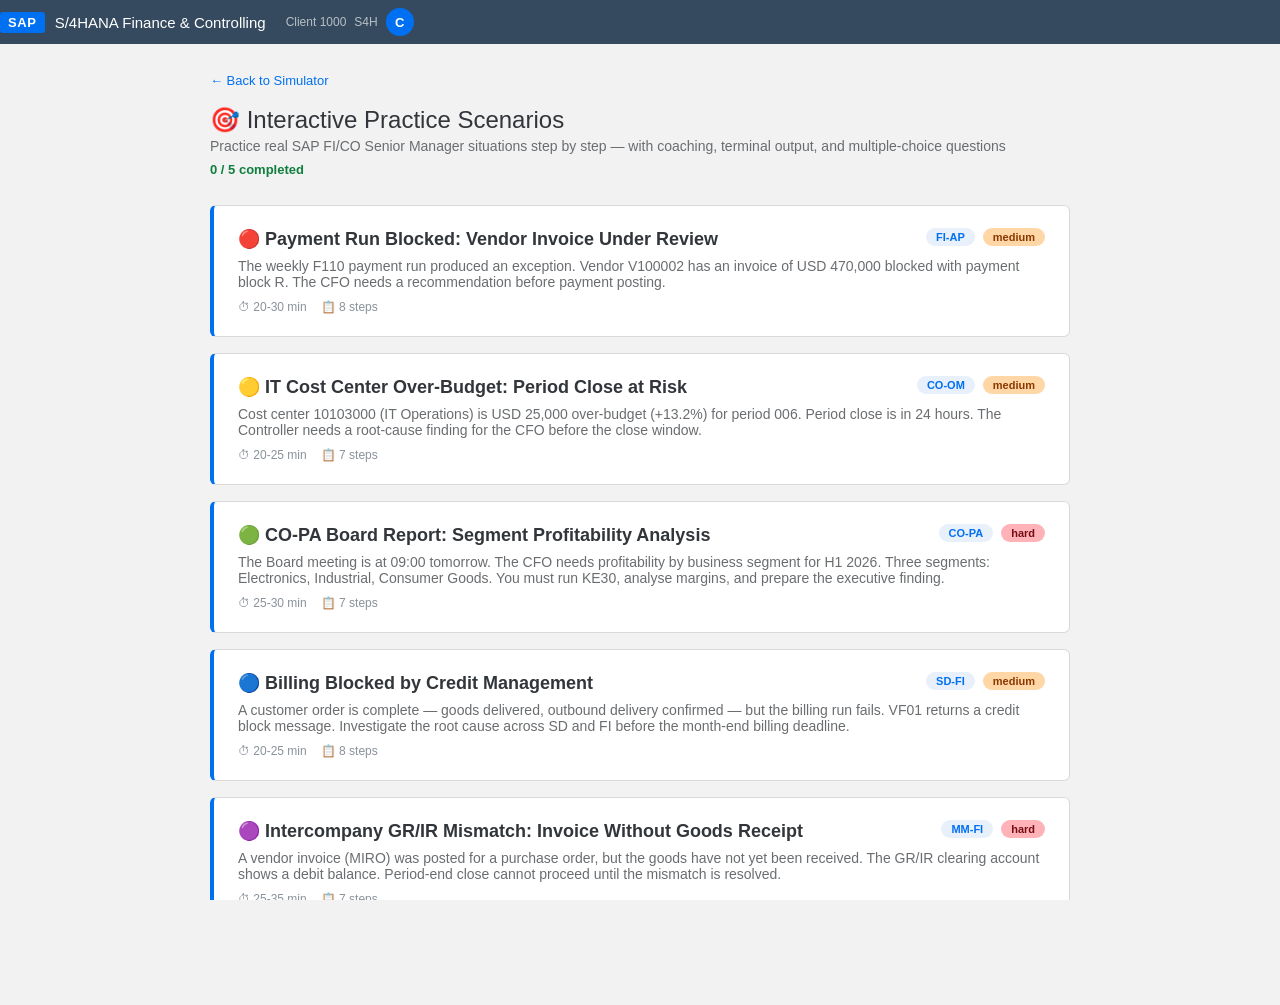
==== commit 246b1ccb: "feat: 2 new scenarios + FBL5N/MIRO + score persistence + nav improvements Scenarios (scenarios.html)" ====
--- a/frontend/pages/scenarios.html
+++ b/frontend/pages/scenarios.html
@@ -4,7 +4,7 @@
     <meta charset="UTF-8">
     <meta name="viewport" content="width=device-width, initial-scale=1.0">
     <title>Practice Scenarios – SAP SkillBridge</title>
-    <link rel="stylesheet" href="../css/fiori.css?v=5.0">
+    <link rel="stylesheet" href="../css/fiori.css?v=6.0">
     <style>
         /* ── Page layout ─────────────────────────────────── */
         body { overflow: auto; background: #f2f2f2; }
@@ -319,6 +319,7 @@
         <div class="page-header">
             <h1>🎯 Interactive Practice Scenarios</h1>
             <p>Practice real SAP FI/CO Senior Manager situations step by step — with coaching, terminal output, and multiple-choice questions</p>
+            <p style="margin-top:8px;font-size:13px;color:#107e3e;font-weight:600;" id="completionCounter">0 / 5 completed</p>
         </div>
 
         <div id="scenariosList"></div>
@@ -821,6 +822,351 @@
                     ]
                 }
             ]
+        },
+
+        // ── SCENARIO 4 – SD/FI: Billing Blocked by Credit Management ────────
+        {
+            id: 4,
+            title: "🔵 Billing Blocked by Credit Management",
+            module: "SD-FI",
+            difficulty: "medium",
+            description: "A customer order is complete — goods delivered, outbound delivery confirmed — but the billing run fails. VF01 returns a credit block message. Investigate the root cause across SD and FI before the month-end billing deadline.",
+            duration: "20-25 min",
+            steps: [
+                {
+                    type: "situation",
+                    title: "Business Context",
+                    content: {
+                        time: "03:30 PM – Last working day of the month",
+                        alert: "VF01 billing creation fails for sales order 4500012347",
+                        customer: "1000234 – Precision Manufacturing Inc.",
+                        impact: "USD 285,000 billing document cannot be posted before month-end cut-off",
+                        pressure: "AR Manager: 'We need this billed today. Revenue recognition is at risk.'",
+                        risk: "Unbilled delivered goods = revenue deferred to next month"
+                    },
+                    symptoms: [
+                        "Sales order 4500012347 was fully delivered (delivery 8000006540)",
+                        "Goods Issue posted on 2026-06-29 — stock deducted from inventory",
+                        "VF01 returns error: 'Credit block: document cannot be billed'",
+                        "Customer 1000234 previously had a clean credit history"
+                    ]
+                },
+                {
+                    type: "question",
+                    question: "VF01 returns a credit block message. What is the FIRST transaction you run to investigate the root cause?",
+                    options: [
+                        { id: "A", text: "VKM3 – Blocked SD Documents for Credit Management", correct: true,
+                          feedback: "✅ CORRECT. VKM3 is the dedicated transaction for reviewing SD documents blocked by credit management. It shows the blocked document, the customer's credit limit, current exposure, and the specific reason for the block. This is step 1 for any credit-block investigation." },
+                        { id: "B", text: "VA03 – Display Sales Order to check status", correct: false,
+                          feedback: "❌ VA03 is useful later to review the full order context, but it doesn't show you why credit is blocked. Go to VKM3 first — it is the credit-block control station." },
+                        { id: "C", text: "FD32 – Change customer credit limit immediately", correct: false,
+                          feedback: "❌ Never change a credit limit before understanding why it is breached. FD32 is a change transaction — not an investigation tool. Always investigate with VKM3 first, then escalate for a credit limit change if warranted." },
+                        { id: "D", text: "FBL5N – Customer line items to check open receivables", correct: false,
+                          feedback: "❌ FBL5N shows accounts receivable open items but it is a reporting transaction. The credit block is managed in VKM3. Start there to understand what is blocking the billing." }
+                    ]
+                },
+                {
+                    type: "result",
+                    title: "VKM3 – Blocked SD Documents for Credit Management",
+                    content: "You open VKM3 for credit control area 1000, filtering on customer 1000234:",
+                    terminalLines: [
+                        { cls: "t-header", text: "Blocked SD Documents — Credit Management (VKM3)" },
+                        { cls: "",         text: "Credit Control Area: 1000  |  Company Code: 1000  |  Key Date: 2026-06-30" },
+                        { cls: "",         text: "─────────────────────────────────────────────────────────────────────" },
+                        { cls: "t-header", text: "Customer   Document      Type  Value (USD)    Credit Limit   Exposure      Utilisation" },
+                        { cls: "t-err",   text: "1000234    4500012347    OR    285,000.00     500,000.00     534,218.00    106.8%" },
+                        { cls: "",         text: "─────────────────────────────────────────────────────────────────────" },
+                        { cls: "t-warn",  text: "Block Reason: Credit limit exceeded (utilisation 106.8%)" },
+                        { cls: "t-err",   text: "[X] Billing and delivery processing blocked. Message: V1 801." },
+                        { cls: "",         text: "" },
+                        { cls: "",         text: "Credit Exposure Breakdown:" },
+                        { cls: "",         text: "  Open orders (undelivered):      35,000.00  USD" },
+                        { cls: "",         text: "  Open deliveries (unconfirmed):  12,500.00  USD" },
+                        { cls: "",         text: "  Open AR (unpaid invoices):     201,718.00  USD" },
+                        { cls: "",         text: "  This billing document:         285,000.00  USD" },
+                        { cls: "t-warn",  text: "  Total exposure:                534,218.00  USD  vs limit 500,000.00" }
+                    ],
+                    analysis: "The root cause is clear: the customer's total credit exposure (USD 534,218) exceeds their credit limit (USD 500,000) by USD 34,218. The credit utilisation is 106.8%. The single largest component is open AR — USD 201,718 of unpaid invoices that are sitting in the customer's account. This is not a limit that needs to be raised: there are receivables to be collected first."
+                },
+                {
+                    type: "question",
+                    question: "Credit utilisation is 106.8%. The AR Manager asks: 'Can we just release the block so we can bill?'. What do you recommend?",
+                    options: [
+                        { id: "A", text: "Yes — the customer has been reliable before. Release the block in VKM3 immediately.", correct: false,
+                          feedback: "❌ Releasing a credit block without analysis is a governance failure. You have USD 201,718 in open AR from this customer. Adding USD 285,000 more exposure on top of an already-exceeded limit increases write-off risk significantly." },
+                        { id: "B", text: "No — investigate the open AR balance in FBL5N first. If the customer can pay some open invoices today, the exposure drops below the limit and the block releases automatically.", correct: true,
+                          feedback: "✅ CORRECT. This is the professional approach. The correct sequence is:\n1. Run FBL5N for customer 1000234 to review open AR\n2. Identify overdue invoices the customer can pay today\n3. Request payment of overdue AR to bring exposure below USD 500K\n4. Block releases automatically when exposure falls below limit\nOr: escalate to Finance Director for a formal credit limit review with documented business case." },
+                        { id: "C", text: "Ask the IT team to fix the credit check configuration so it stops blocking.", correct: false,
+                          feedback: "❌ The credit check is working correctly — it is protecting the business. Disabling it is a financial risk management failure, not a solution." },
+                        { id: "D", text: "Raise the credit limit in FD32 from USD 500K to USD 600K to resolve the block.", correct: false,
+                          feedback: "❌ Raising credit limits requires formal business justification, credit manager approval, and is not a same-day fix for month-end. Investigate the open AR first — the fix might already be available without any limit change." }
+                    ]
+                },
+                {
+                    type: "result",
+                    title: "FBL5N – Customer 1000234 Open Receivables",
+                    content: "You run FBL5N for customer 1000234, company code 1000, open items as of 2026-06-30:",
+                    terminalLines: [
+                        { cls: "t-header", text: "Customer Line Items – 1000234 (Precision Manufacturing Inc.)" },
+                        { cls: "",         text: "Company Code: 1000  |  Key Date: 2026-06-30  |  Open Items Only" },
+                        { cls: "",         text: "─────────────────────────────────────────────────────────────────────" },
+                        { cls: "",         text: "Document    Date        Invoice Ref.      Terms   Net Due      Amount (USD)    Overdue?" },
+                        { cls: "t-err",   text: "1800033201  2026-04-15  PMI-PO-4501       0030    2026-05-15   78,940.00       [X] 46 days" },
+                        { cls: "t-err",   text: "1800033288  2026-04-28  PMI-PO-4502       0030    2026-05-28   65,340.00       [X] 33 days" },
+                        { cls: "t-warn",  text: "1800034102  2026-05-30  PMI-PO-4503       0030    2026-06-29   57,438.00       [!] 1 day" },
+                        { cls: "t-ok",    text: "1800034560  2026-06-15  PMI-PO-4504       0030    2026-07-15   —               [OK] Not due" },
+                        { cls: "",         text: "─────────────────────────────────────────────────────────────────────" },
+                        { cls: "t-err",   text: "Overdue balance: USD 201,718.00  (3 invoices, oldest 46 days past due)" }
+                    ],
+                    analysis: "Two invoices are significantly overdue: USD 78,940 (46 days) and USD 65,340 (33 days). A third is one day past due. Total overdue: USD 201,718. If the customer pays just the two oldest invoices (USD 144,280), the exposure drops to USD 534,218 − USD 144,280 = USD 389,938 — well below the USD 500K limit. The billing block releases automatically when exposure falls below the limit."
+                },
+                {
+                    type: "action",
+                    title: "Resolution Path: Clearing Open AR to Release the Credit Block",
+                    content: "Based on the FBL5N analysis, you prepare the resolution recommendation:",
+                    commands: [
+                        "SAP SkillBridge – Credit Block Resolution Summary",
+                        "────────────────────────────────────────────────",
+                        "Customer:        1000234 – Precision Manufacturing Inc.",
+                        "Current Limit:   USD 500,000",
+                        "Current Exposure:USD 534,218  (106.8% utilisation)",
+                        "",
+                        "OVERDUE INVOICES (action required):",
+                        "  Doc 1800033201  USD  78,940  (46 days overdue)  ← COLLECT TODAY",
+                        "  Doc 1800033288  USD  65,340  (33 days overdue)  ← COLLECT TODAY",
+                        "  Doc 1800034102  USD  57,438  (1 day overdue)    ← Collect this week",
+                        "",
+                        "SCENARIO A — Partial collection:",
+                        "  Customer pays docs 1800033201 + 1800033288 = USD 144,280",
+                        "  New exposure: USD 534,218 − USD 144,280 = USD 389,938",
+                        "  Result: block releases automatically (389,938 < 500,000) ✅",
+                        "  VF01 billing of 4500012347 (USD 285,000) can proceed today",
+                        "",
+                        "SCENARIO B — Credit limit increase (requires Finance Director approval):",
+                        "  FD32: raise limit from USD 500K to USD 650K",
+                        "  Timeline: 2-3 business days for credit review board",
+                        "  Risk: higher exposure without addressing root cause (overdue AR)"
+                    ],
+                    stepGroups: [
+                        {
+                            title: "Recommended next steps:",
+                            actions: [
+                                "Contact customer 1000234 AR contact immediately — request payment of docs 1800033201 and 1800033288",
+                                "Once payment confirmed, post incoming payment with F-28 (Post Incoming Payment)",
+                                "Credit block releases automatically when exposure falls below USD 500K",
+                                "Re-run VF01 for sales order 4500012347 — billing document will be created",
+                                "Escalate to Finance Director if customer cannot pay today: formal credit limit review required"
+                            ]
+                        },
+                        {
+                            title: "What NOT to do:",
+                            actions: [
+                                "❌ Do not release the credit block manually in VKM3 without reducing the exposure first",
+                                "❌ Do not raise the credit limit without a formal credit review and Finance Director sign-off",
+                                "❌ Do not ship any additional orders to this customer while credit is in excess"
+                            ]
+                        }
+                    ]
+                },
+                {
+                    type: "question",
+                    question: "The customer confirms payment of USD 144,280 (docs 1800033201 + 1800033288). What is the correct next action in SAP?",
+                    options: [
+                        { id: "A", text: "Post the incoming payment using F-28, which clears the AR items and automatically releases the credit block", correct: true,
+                          feedback: "✅ CORRECT. F-28 (Post Incoming Payment) posts the customer payment against the open AR items. Once docs 1800033201 and 1800033288 are cleared, the credit exposure drops from USD 534,218 to USD 389,938 — below the USD 500K limit. SAP automatically removes the credit block and VF01 can proceed." },
+                        { id: "B", text: "Go to VKM3 and manually release the block first, then post the payment later", correct: false,
+                          feedback: "❌ This is the wrong sequence. Posting the payment first reduces the exposure and the block releases automatically. Manual release before payment means you are releasing without actually reducing the exposure — which defeats the entire purpose of credit management." },
+                        { id: "C", text: "Create a credit memo in FB75 to reduce the customer's open balance", correct: false,
+                          feedback: "❌ A credit memo reduces what the customer owes you — it is used for returns or billing corrections. This is not a credit memo situation: the customer owes the money and is paying it. Use F-28 to post the incoming payment." },
+                        { id: "D", text: "Ask the AR team to clear the items manually via FB1S (Clear Accounts Receivable)", correct: false,
+                          feedback: "❌ Clearing without an actual incoming payment creates a false accounting entry. The correct process is: receive the payment → post it with F-28 → the clearing happens automatically as part of the payment posting." }
+                    ]
+                },
+                {
+                    type: "completion",
+                    title: "Scenario Complete!",
+                    summary: "You diagnosed a credit management block in VKM3, identified the root cause (overdue AR) in FBL5N, designed the resolution path without bypassing controls, and guided the AR team to the correct payment posting sequence.",
+                    score: {
+                        investigation: "Root cause identified",
+                        governance: "Controls preserved",
+                        communication: "AR team guided",
+                        resolution: "Correct sequence"
+                    },
+                    lessonsLearned: [
+                        "✅ VKM3 is the starting point for all credit management block investigations",
+                        "✅ Credit blocks have a business reason — always investigate before releasing",
+                        "✅ FBL5N reveals the open AR picture that drives the credit exposure",
+                        "✅ Reducing AR exposure (via payment) automatically releases the block",
+                        "✅ The correct sequence is: investigate → collect → post payment → billing released",
+                        "✅ Never raise credit limits without a formal credit review and documented approval",
+                        "✅ SD, FI-AR and credit management are tightly integrated in SAP S/4HANA"
+                    ]
+                }
+            ]
+        },
+
+        // ── SCENARIO 5 – MM/FI: Intercompany Stock Transfer – Missing GR ────
+        {
+            id: 5,
+            title: "🟣 Intercompany GR/IR Mismatch: Invoice Without Goods Receipt",
+            module: "MM-FI",
+            difficulty: "hard",
+            description: "A vendor invoice (MIRO) was posted for a purchase order, but the goods have not yet been received. The GR/IR clearing account shows a debit balance. Period-end close cannot proceed until the mismatch is resolved.",
+            duration: "25-35 min",
+            steps: [
+                {
+                    type: "situation",
+                    title: "Business Context",
+                    content: {
+                        time: "05:00 PM – Month-end closing day",
+                        alert: "GR/IR account 191100 shows unexpected debit balance of USD 95,000",
+                        po: "PO 4500099901 (200 units server components at USD 475 each = USD 95,000)",
+                        vendor: "V100004 – Apex Technology Components",
+                        problem: "Vendor invoice APEX-2026-5540 was posted in MIRO before the goods were received",
+                        pressure: "Period-close checklist: GR/IR clearing account must be reconciled before close"
+                    },
+                    symptoms: [
+                        "GR/IR account 191100 has a debit balance — invoice posted but no GR",
+                        "MIRO posted FI document 1900016001 on 2026-06-29",
+                        "No material document exists for GR against PO 4500099901",
+                        "Vendor confirmed goods shipped on 2026-06-27 — in transit"
+                    ]
+                },
+                {
+                    type: "question",
+                    question: "The GR/IR account has a debit balance caused by an invoice posted before goods receipt. What is the CORRECT way to investigate the situation?",
+                    options: [
+                        { id: "A", text: "Reverse the MIRO posting immediately using MR8M to eliminate the debit balance", correct: false,
+                          feedback: "❌ Reversing the invoice posting (MR8M) may be required eventually, but not before understanding the full picture. The goods are in transit — the vendor invoice may be legitimate. Reverse without investigation first creates more problems than it solves." },
+                        { id: "B", text: "Use MB51 (Material Document List) to confirm no GR has been posted, then review the PO status in ME23N and the FI document in FB03", correct: true,
+                          feedback: "✅ CORRECT. The correct investigation sequence is:\n1. MB51 — confirm no goods receipt material document exists for this PO\n2. ME23N — review the PO delivery status, expected delivery date, and open quantities\n3. FB03 — review the MIRO FI document to confirm the posting is correct\nThis triangulation gives you the complete picture before deciding on any corrective action." },
+                        { id: "C", text: "Post a manual journal entry to zero out the GR/IR debit balance", correct: false,
+                          feedback: "❌ Manual journal entries to a GR/IR account without a matching goods receipt is an accounting violation. The GR/IR account is cleared automatically when the GR is posted. Never override this with a manual entry." },
+                        { id: "D", text: "Contact the vendor and ask them to re-issue the invoice with a later date", correct: false,
+                          feedback: "❌ The invoice date cannot be changed retroactively and the goods have already been shipped. This is not an invoice problem — it is a timing issue between the invoice posting and the goods receipt." }
+                    ]
+                },
+                {
+                    type: "result",
+                    title: "MB51 + ME23N Investigation Results",
+                    content: "You run MB51 for PO 4500099901 (movement types 101/102) and then open the PO in ME23N:",
+                    terminalLines: [
+                        { cls: "t-header", text: "MB51 – Material Document List (PO 4500099901)" },
+                        { cls: "",         text: "Plant: 1010  |  Vendor: V100004  |  Date range: 2026-06-01 to 2026-06-30" },
+                        { cls: "",         text: "─────────────────────────────────────────────────────────────────────" },
+                        { cls: "t-warn",  text: "No material documents found for PO 4500099901 (movement type 101/102)" },
+                        { cls: "t-err",   text: "[X] Goods Receipt NOT yet posted. GR/IR account will show open debit." },
+                        { cls: "",         text: "" },
+                        { cls: "t-header", text: "ME23N – Purchase Order 4500099901 Status" },
+                        { cls: "",         text: "Vendor: V100004  |  Item: 010  |  Material: SRV-COMP-500" },
+                        { cls: "",         text: "Ordered Qty:   200 EA   |  Unit Price: USD 475.00   |  Total: USD 95,000.00" },
+                        { cls: "",         text: "─────────────────────────────────────────────────────────────────────" },
+                        { cls: "t-ok",    text: "Invoice Receipt:   [OK] FI doc 1900016001 posted 2026-06-29 (USD 95,000)" },
+                        { cls: "t-err",   text: "Goods Receipt:     [X]  Not posted — awaiting physical delivery" },
+                        { cls: "t-warn",  text: "Delivery Date:         2026-06-27 (vendor confirmed shipped, in transit)" },
+                        { cls: "",         text: "GR/IR Status:      Open debit USD 95,000 on account 191100" }
+                    ],
+                    analysis: "The investigation confirms the mismatch. Invoice posted (FI document 1900016001, USD 95,000) but Goods Receipt not yet posted. The GR/IR account 191100 has a debit of USD 95,000 — it will automatically clear when the GR is posted. The goods are in transit, confirmed shipped by vendor on 2026-06-27. This is a timing difference, not an error."
+                },
+                {
+                    type: "question",
+                    question: "The goods are in transit. The period must close today. The GR/IR account has USD 95,000 open debit. What is the correct period-close treatment?",
+                    options: [
+                        { id: "A", text: "Post a manual journal entry: DR Inventory / CR GR/IR to clear the balance artificially", correct: false,
+                          feedback: "❌ Manual clearing of GR/IR without a real goods receipt creates a permanent accounting error. When the GR is eventually posted in period 007, a second debit will appear on GR/IR — making the problem twice as bad." },
+                        { id: "B", text: "Document the GR/IR open item in the period-close notes as a timing difference. The GR is expected in early period 007 and will automatically clear the debit when posted.", correct: true,
+                          feedback: "✅ CORRECT. A GR/IR open item at period-end is a normal occurrence in any purchasing-driven company. The correct treatment is:\n1. Document the open item in the close checklist (amount, PO, reason, expected GR date)\n2. Confirm the goods are in transit (vendor evidence)\n3. Assign responsibility to warehouse to post GR immediately upon physical receipt\n4. Period-close can proceed — the GR/IR balance is disclosed, not adjusted\nAuditors expect GR/IR open items at period-end. What they audit is whether they are monitored and cleared promptly." },
+                        { id: "C", text: "Cancel PO 4500099901 and reissue it in period 007 to avoid the GR/IR mismatch", correct: false,
+                          feedback: "❌ Cancelling a PO after an invoice has been posted creates a much more complex problem. You cannot cancel a PO that has a posted invoice without first reversing the invoice — a multi-step process that cannot be completed on the last day of the period." },
+                        { id: "D", text: "Accrual entry: DR COGS / CR Accrued Liabilities for USD 95,000 to recognise the goods in this period", correct: false,
+                          feedback: "❌ An accrual entry here would double-count the cost — the invoice is already posted to the AP account (CR 300000) and the GR/IR DR is the matching offset. A COGS accrual on top of this would overstate cost of goods by USD 95,000." }
+                    ]
+                },
+                {
+                    type: "action",
+                    title: "Period-Close Documentation & GR/IR Reconciliation",
+                    content: "You prepare the period-close reconciliation note for account 191100 (GR/IR Clearing):",
+                    commands: [
+                        "GR/IR RECONCILIATION NOTE – Period 006 Close",
+                        "─────────────────────────────────────────────",
+                        "Account: 191100 – Goods Receipt / Invoice Receipt Clearing",
+                        "Company Code: 1000  |  Period: 006 / 2026",
+                        "",
+                        "OPEN ITEM:",
+                        "  PO:      4500099901",
+                        "  Vendor:  V100004 – Apex Technology Components",
+                        "  Material:SRV-COMP-500 (Server Components)",
+                        "  Quantity:200 EA  |  Value: USD 95,000.00",
+                        "  FI Doc:  1900016001  (IR posted 2026-06-29)",
+                        "  GR:      NOT YET POSTED — goods in transit",
+                        "",
+                        "CLASSIFICATION: Timing difference (transit inventory)",
+                        "EVIDENCE: Vendor delivery note APEX-DN-2026-1104 (shipped 2026-06-27)",
+                        "",
+                        "EXPECTED RESOLUTION:",
+                        "  GR to be posted in period 007 upon physical receipt (~2026-07-02)",
+                        "  Account 191100 will clear automatically when GR is posted via MIGO",
+                        "  Responsible: Plant 1010 Warehouse Manager (R. Kowalski)",
+                        "",
+                        "AUDIT STATUS: [OK] Disclosed — no adjustment required"
+                    ],
+                    stepGroups: [
+                        {
+                            title: "Period-close actions completed:",
+                            actions: [
+                                "✅ GR/IR account 191100 balance investigated — root cause identified",
+                                "✅ Open item documented in close checklist with PO, vendor, and amount",
+                                "✅ Goods-in-transit confirmed with vendor delivery note",
+                                "✅ Warehouse notified to post GR immediately upon receipt (MIGO)",
+                                "✅ Period 006 can proceed to close — balance is disclosed"
+                            ]
+                        },
+                        {
+                            title: "SAP transactions used in this investigation:",
+                            actions: [
+                                "MB51 — confirmed no GR material document exists for PO 4500099901",
+                                "ME23N — reviewed PO delivery status and confirmed goods in transit",
+                                "FB03 — reviewed MIRO FI document 1900016001 for accuracy",
+                                "FS10N — confirmed GR/IR account 191100 debit balance (USD 95,000)"
+                            ]
+                        }
+                    ]
+                },
+                {
+                    type: "question",
+                    question: "In period 007, the warehouse posts the GR for PO 4500099901 via MIGO. What happens to the GR/IR account automatically?",
+                    options: [
+                        { id: "A", text: "Nothing — the GR/IR account must be cleared manually via F-03 (Clear G/L Account)", correct: false,
+                          feedback: "❌ The GR/IR clearing is fully automatic in SAP. When the GR is posted, the system credits account 191100 (GR/IR) and debits account 130000 (Inventory). The debit and credit on 191100 net to zero — the account is cleared without any manual intervention." },
+                        { id: "B", text: "The GR/IR account is automatically credited, clearing the debit from the invoice posting. Inventory account is debited. Net position on GR/IR becomes zero.", correct: true,
+                          feedback: "✅ CORRECT. This is SAP's three-way matching at work:\n• Invoice posting (MIRO): DR GR/IR 191100 / CR Vendor AP 300000\n• Goods receipt (MIGO): DR Inventory 130000 / CR GR/IR 191100\n• Result: GR/IR 191100 = zero (both sides cancel). Vendor is owed money. Inventory is on the books. Perfect automatic matching." },
+                        { id: "C", text: "A new FI document is created that reverses the original MIRO posting", correct: false,
+                          feedback: "❌ The GR posting does not reverse the MIRO. It creates a new FI document with the complementary entry (DR Inventory / CR GR/IR). The MIRO posting remains as-is. Together they complete the three-way match." },
+                        { id: "D", text: "The vendor payment is automatically triggered because the three-way match is now complete", correct: false,
+                          feedback: "❌ The three-way match enables payment — it does not trigger payment automatically. Payment still requires an F110 payment run (or manual payment) with the appropriate due date. The match just removes any holds on the invoice for payment processing." }
+                    ]
+                },
+                {
+                    type: "completion",
+                    title: "Scenario Complete!",
+                    summary: "You identified and correctly handled a GR/IR mismatch at period-end — one of the most common and most mishandled situations in SAP MM/FI. You avoided three wrong approaches that would have created audit findings.",
+                    score: {
+                        investigation: "Systematic (MB51 → ME23N → FB03)",
+                        "period-close": "Correctly documented",
+                        governance: "No manual overrides",
+                        "3-way match": "Understood"
+                    },
+                    lessonsLearned: [
+                        "✅ GR/IR account 191100 is cleared automatically when GR and IR are both posted",
+                        "✅ An open GR/IR debit at period-end is normal — it must be disclosed, not adjusted",
+                        "✅ MB51 confirms whether a goods receipt exists for a purchase order",
+                        "✅ ME23N shows the full PO lifecycle: ordered, GR, IR, and payment status",
+                        "✅ Three-way match: PO quantity = GR quantity = IR quantity — learn this deeply",
+                        "✅ Never post manual journal entries to GR/IR — let the matching logic work",
+                        "✅ Period-close documentation is as important as the technical resolution"
+                    ]
+                }
+            ]
         }
     ];
 
@@ -1004,7 +1350,58 @@
         continueBtn.disabled = false;
     }
 
+    // ── Score persistence (localStorage) ────────────────────────────────────
+    const STORAGE_KEY = "sap_skillbridge_progress";
+
+    function loadProgress() {
+        try {
+            return JSON.parse(localStorage.getItem(STORAGE_KEY)) || {};
+        } catch (e) {
+            return {};
+        }
+    }
+
+    function saveScenarioCompletion(scenarioId, scenarioTitle, scoreObj) {
+        const progress = loadProgress();
+        progress[scenarioId] = {
+            id: scenarioId,
+            title: scenarioTitle,
+            completedAt: new Date().toISOString(),
+            score: scoreObj
+        };
+        try {
+            localStorage.setItem(STORAGE_KEY, JSON.stringify(progress));
+        } catch (e) { /* storage unavailable */ }
+        updateProgressBadges();
+    }
+
+    function updateProgressBadges() {
+        const progress = loadProgress();
+        const completedIds = Object.keys(progress);
+        document.querySelectorAll(".scenario-card").forEach(card => {
+            const sc = card._scenarioData;
+            if (sc && completedIds.includes(String(sc.id))) {
+                card.classList.add("completed");
+                if (!card.querySelector(".completed-badge")) {
+                    const badge = document.createElement("span");
+                    badge.className = "badge badge-easy completed-badge";
+                    badge.textContent = "✓ Done";
+                    const row = card.querySelector(".scenario-header-row > div");
+                    if (row) row.prepend(badge);
+                }
+            }
+        });
+        // Update header counter
+        const total    = scenarios.length;
+        const done     = completedIds.length;
+        const counter  = document.getElementById("completionCounter");
+        if (counter) counter.textContent = `${done} / ${total} completed`;
+    }
+
     function renderCompletion(step) {
+        // Save progress when completion screen is rendered
+        saveScenarioCompletion(activeScenario.id, activeScenario.title, step.score);
+
         const scores = Object.entries(step.score).map(([k, v]) => `
             <div class="score-item">
                 <div class="score-label">${k}</div>
@@ -1013,6 +1410,9 @@
         `).join("");
 
         const lessons = step.lessonsLearned.map(l => `<li>${l}</li>`).join("");
+
+        const progress  = loadProgress();
+        const totalDone = Object.keys(progress).length;
 
         modalBody.innerHTML = `
             <div class="completion-header">
@@ -1021,6 +1421,9 @@
                 <p>${step.summary}</p>
             </div>
             <div class="score-grid">${scores}</div>
+            <div style="margin-top:14px;padding:10px 14px;background:#f0faf4;border-radius:6px;border-left:4px solid #107e3e;">
+                <strong style="font-size:13px;color:#0a4020;">Overall Progress: ${totalDone} / ${scenarios.length} scenarios completed</strong>
+            </div>
             <div style="margin-top:18px;">
                 <strong style="font-size:13px;">Lessons Learned:</strong>
                 <ul class="lessons-list" style="margin-top:10px;">${lessons}</ul>
@@ -1029,6 +1432,17 @@
         continueBtn.disabled = false;
         continueBtn.textContent = "Finish ✓";
     }
+
+    // ── Attach scenario data to card elements for badge update ───────────────
+    (function attachScenarioDataToCards() {
+        const cards = document.querySelectorAll(".scenario-card");
+        cards.forEach((card, i) => {
+            if (scenarios[i]) card._scenarioData = scenarios[i];
+        });
+    })();
+
+    // Apply completion badges on page load
+    updateProgressBadges();
     </script>
 </body>
 </html>
--- a/frontend/css/fiori.css
+++ b/frontend/css/fiori.css
@@ -150,6 +150,26 @@
     font-size: 13px;
     font-weight: 700;
     cursor: pointer;
+}
+
+/* ── SHELL SCENARIOS LINK ────────────────────────────────────────────────── */
+.shell-scenarios-link {
+    display: flex;
+    align-items: center;
+    gap: 5px;
+    color: rgba(255,255,255,0.85);
+    font-size: 13px;
+    font-weight: 500;
+    text-decoration: none;
+    padding: 5px 10px;
+    border-radius: 4px;
+    border: 1px solid rgba(255,255,255,0.25);
+    transition: background 0.15s, color 0.15s;
+    white-space: nowrap;
+}
+.shell-scenarios-link:hover {
+    background: rgba(255,255,255,0.12);
+    color: #fff;
 }
 
 /* ── MAIN LAYOUT ─────────────────────────────────────────────────────────── */
